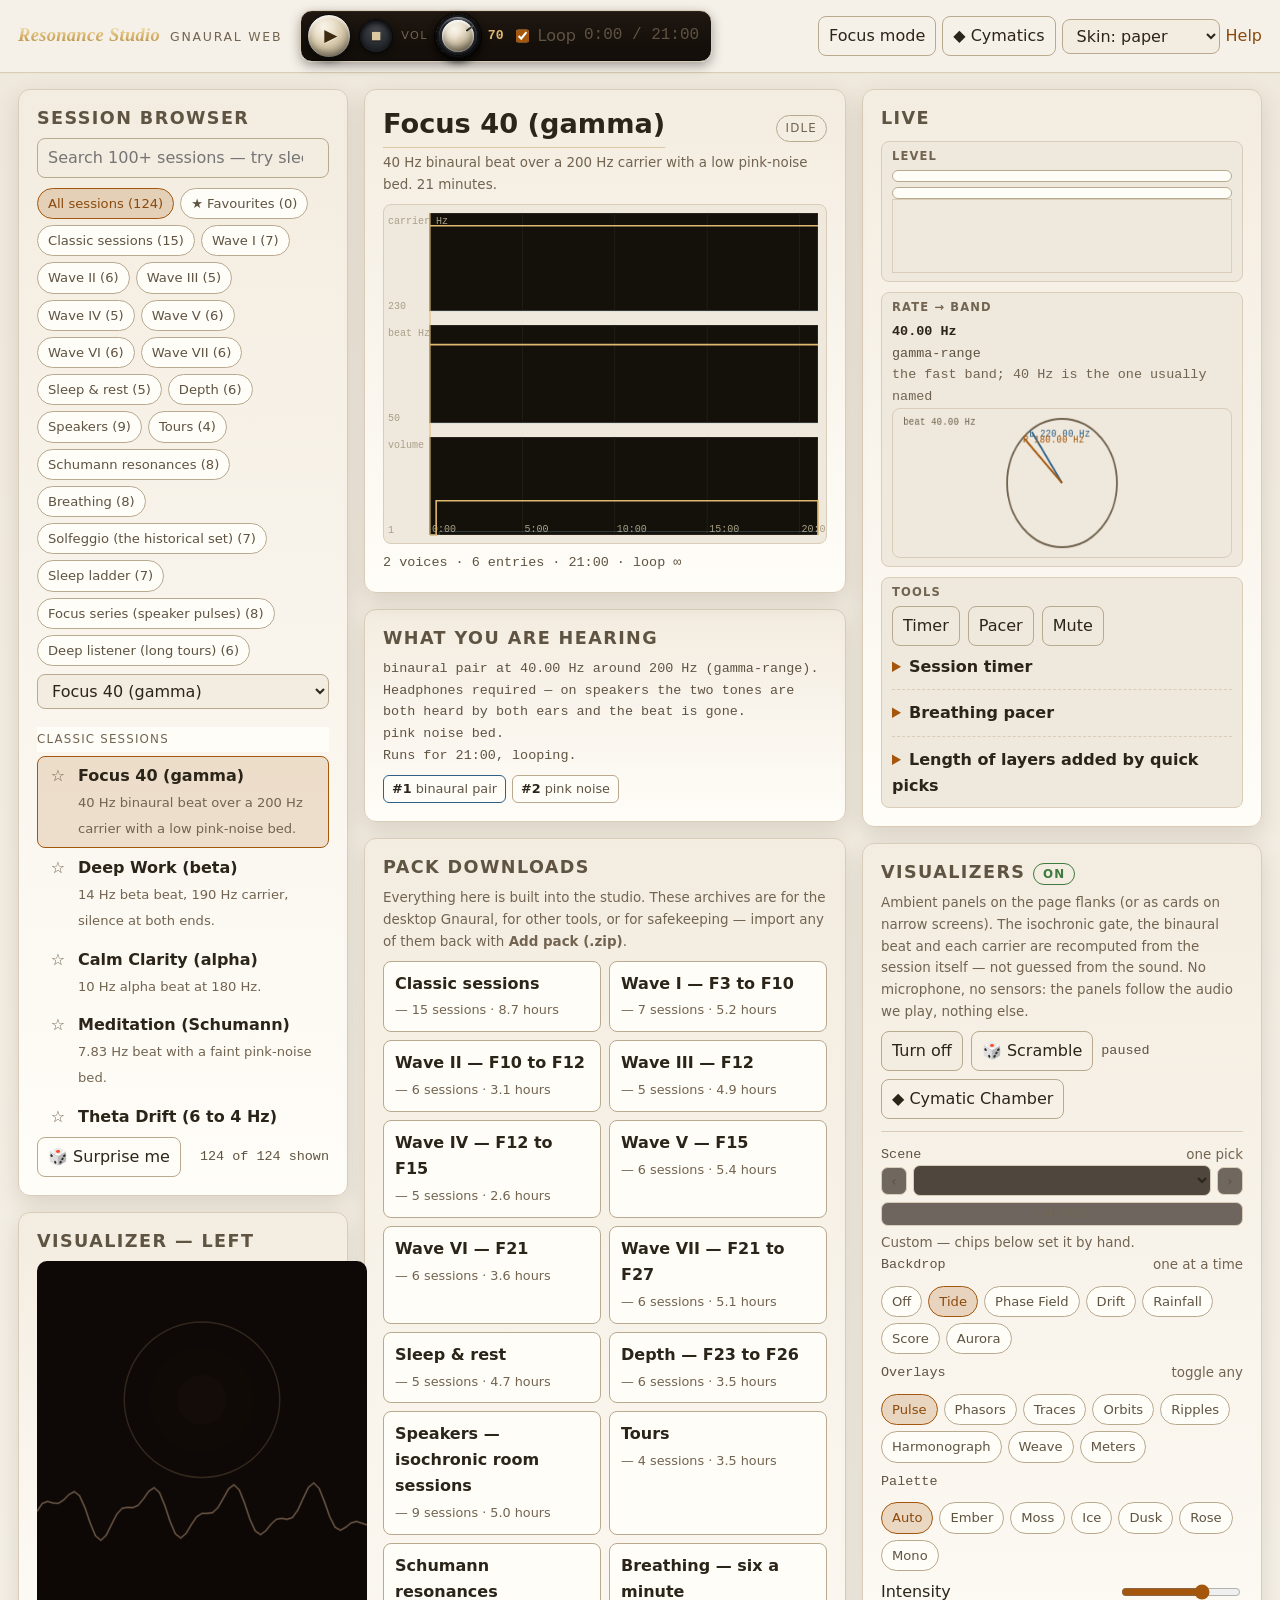
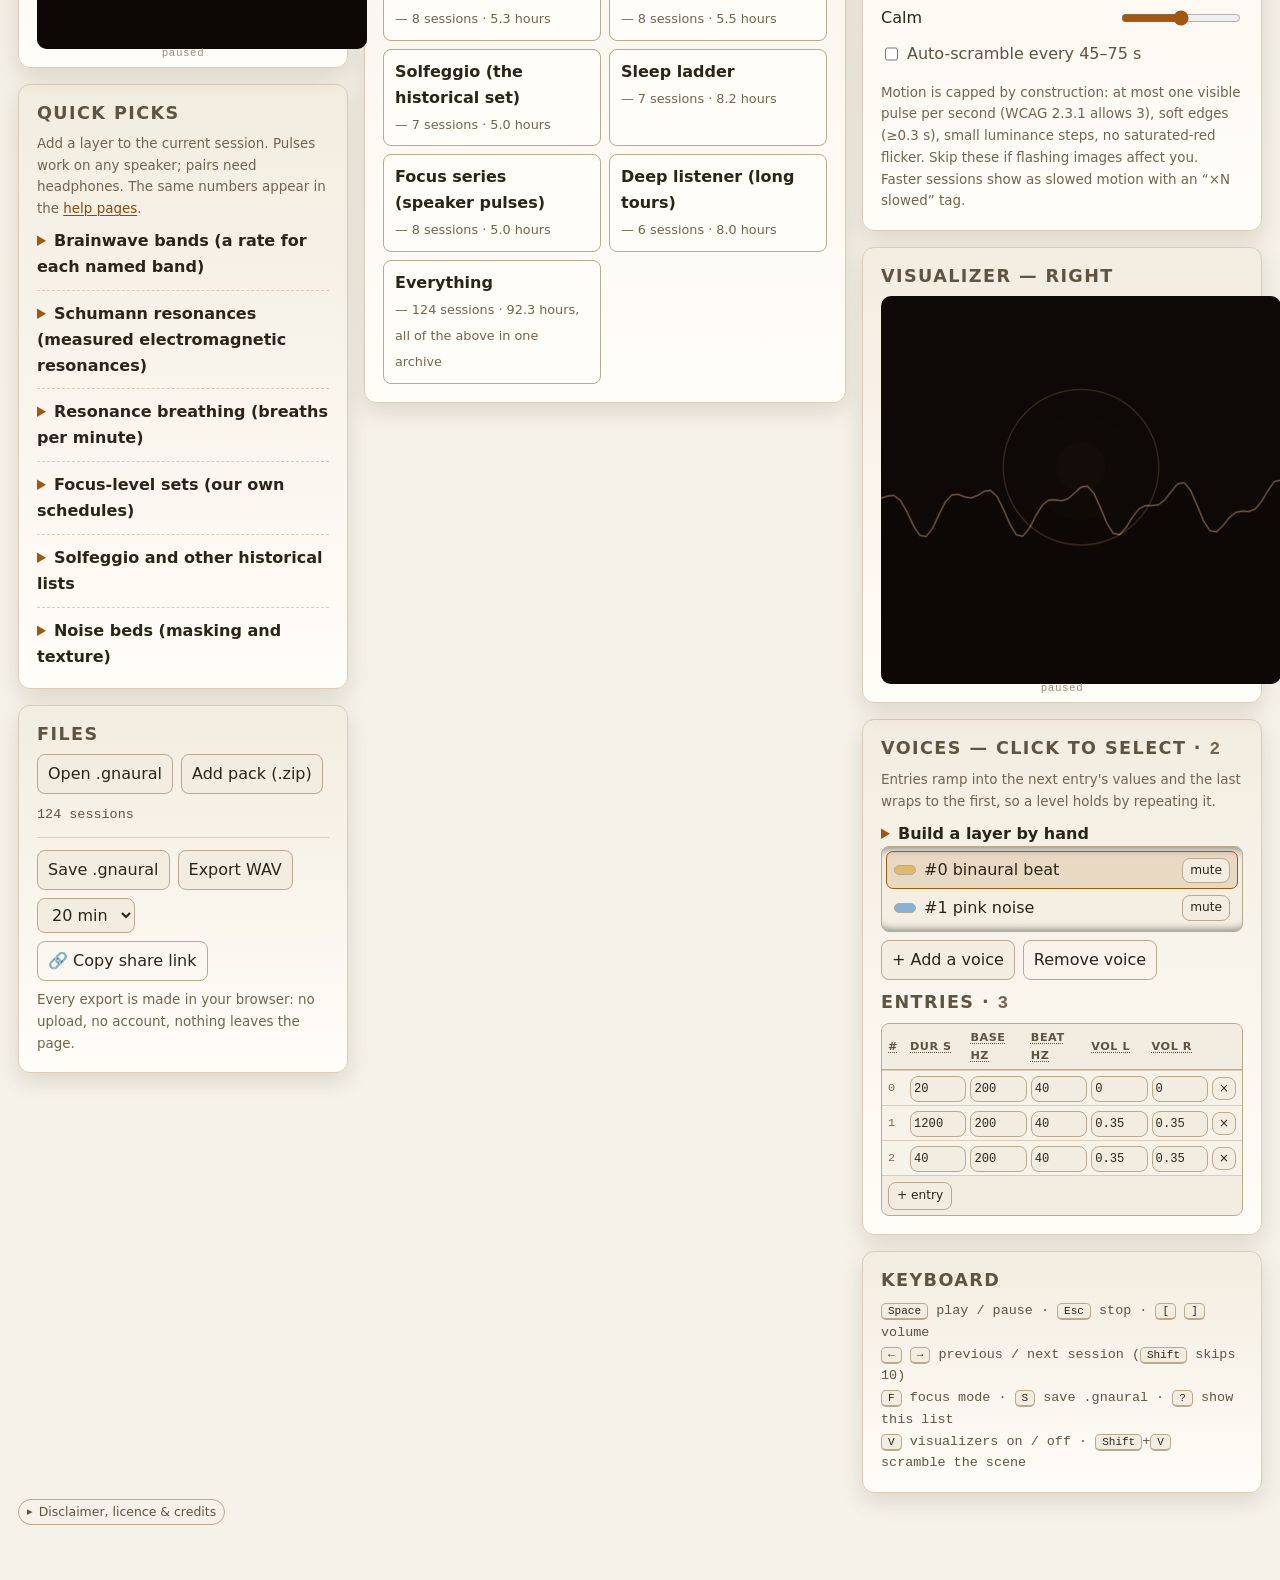
==== app/src/main/assets/www/app/index.html @ e41a7034 "gui: bounded lists, counts, collapsed disclaimer, a11y targets" ====
<!DOCTYPE html>
<html lang="en" data-skin="forge">
<head>
<meta charset="utf-8">
<meta name="viewport" content="width=device-width, initial-scale=1">
<title>Resonance Studio — Gnaural Web</title>
<meta name="description" content="Resonance Studio in the browser: binaural beats, monaural beats, isochronic pulses, noise beds, 100+ ready sessions, a full schedule editor. All on this site.">
<link rel="canonical" href="https://moddys.net/resonance/app/">
<link rel="stylesheet" href="studio.css?v=83d">
<link rel="stylesheet" href="cym.css?v=1c">
<link rel="stylesheet" href="../site.css?v=83y">
<link rel="icon" href="[data-uri]">
</head>
<body>

<header class="studio">
  <div class="bar">
    <div class="brand">
      <h1 class="sr">Resonance Studio</h1>
      <a href="../"><span class="mark">Resonance Studio</span></a>
      <span class="sub">Gnaural Web</span>
    </div>

    <div class="transport">
      <button id="play" class="big">▶ Play</button>
      <button id="stopBtn" title="stop and rewind">■ Stop</button>
      <label class="volwrap" id="volknob" title="Volume — drag, scroll, or use [ and ]">
        <span class="mk-cap" aria-hidden="true">Vol</span>
        <span class="mk-panel" aria-hidden="true"><span class="pf-knob mk"><span class="mk-collar"></span><span class="pf-knob-face"></span><span class="mk-sheen"></span><span class="pf-knob-mark"></span><span class="pf-knob-ring"></span></span></span>
        <b class="mk-val" aria-hidden="true">70</b>
        <input id="master" type="range" min="0" max="1" step="0.01" value="0.7" aria-label="volume">
      </label>
      <label class="chk"><input id="loop" type="checkbox" checked> Loop</label>
      <span id="clock" class="timebox">0:00 / 0:00</span>
      <progress id="prog" max="1" value="0" hidden></progress>
      <span class="mtr sr" title="left peak"><i id="meterL"></i></span>
      <span class="mtr sr" title="right peak"><i id="meterR"></i></span>
    </div>

    <span class="spacer"></span>

    <div class="prefs">
      <button id="focusBtn" class="ghost" title="hide the panels and just listen (F)">Focus mode</button>
      <select id="skin" title="skin" aria-label="skin">
        <option value="forge">Skin: forge</option>
        <option value="nocturne">Skin: nocturne</option>
        <option value="paper">Skin: paper</option>
      </select>
      <a href="../help/" style="text-decoration:none">Help</a>
    </div>
  </div>
</header>

<div class="wrap">
  <main class="grid">
    <h2 class="sr">Studio workspace</h2>

    <!-- ---------------------------------------------------- left column -->
    <div class="col left">
      <section class="card">
        <h3>Session browser</h3>
        <input id="search" type="search" placeholder="Search 100+ sessions — try sleep, focus, speaker, 7.83…" aria-label="search sessions">
        <div class="chips" id="filters" role="group" aria-label="filters"></div>
        <div class="presetsel">
          <select id="presets" aria-label="preset"></select>
        </div>
        <div id="plist" role="list" aria-label="session list"></div>
        <div class="row between" style="margin-top:8px">
          <button id="randomBtn" class="ghost" title="pick a session from the whole library">🎲 Surprise me</button>
          <span class="readout" id="count"></span>
        </div>
      </section>

      <section class="card keep">
        <h3>Quick picks</h3>
        <p class="hint">Add a layer to the current session. Pulses work on any speaker; pairs need headphones.
          The same numbers appear in the <a href="../help/">help pages</a>.</p>
        <div id="quickpick"></div>
      </section>

      <section class="card">
        <h3>Files</h3>
        <div class="row">
          <button id="loadBtn">Open .gnaural</button>
          <button id="loadPackBtn" title="add every .gnaural in a .zip pack">Add pack (.zip)</button>
        </div>
        <input id="file" type="file" accept=".gnaural,.xml,text/xml,application/xml" hidden>
        <input id="packfile" type="file" accept=".zip,application/zip" hidden>
        <div class="row between" style="margin-top:10px">
          <span class="readout" id="packinfo"></span>
          <button id="rmpacks" style="display:none"></button>
        </div>
        <div class="sep"></div>
        <div class="row">
          <button id="saveGnm" title="write this schedule out as a .gnaural file">Save .gnaural</button>
          <button id="exportBtn" title="render the schedule to a WAV file">Export WAV</button>
          <select id="exportMin" aria-label="export length">
            <option value="5">5 min</option>
            <option value="10">10 min</option>
            <option value="20" selected>20 min</option>
            <option value="60">60 min</option>
            <option value="240">full</option>
          </select>
        </div>
        <div class="row" style="margin-top:8px">
          <button id="shareBtn" class="ghost" title="put this whole schedule into the page URL">🔗 Copy share link</button>
        </div>
        <p class="hint" style="margin-top:8px">Every export is made in your browser: no upload, no account, nothing
          leaves the page.</p>
      </section>
    </div>

    <!-- --------------------------------------------------- centre column -->
    <div class="col centre">
      <section class="card stage">
        <div class="row between">
          <h2 id="nowtitle" style="margin:0">(untitled)</h2>
          <span class="pill" id="modePill">idle</span>
        </div>
        <p class="hint" id="nowsrc" style="margin:.3em 0 .6em"></p>
        <canvas id="graph" width="1200" height="340" aria-label="schedule graph"></canvas>
        <div id="meta" class="readout" style="margin-top:8px"></div>
        <div id="warnings"></div>
      </section>

      <section class="card">
        <h3>What you are hearing</h3>
        <div class="readout" id="hearinfo">Pick a session and its layers are described here — carrier, rate,
          band name and how it behaves on speakers.</div>
        <div class="voicechips" id="hearvoices"></div>
      </section>

      <section class="card">
        <h3>Pack downloads</h3>
        <p class="hint">Everything here is built into the studio. These archives are for the desktop Gnaural, for
          other tools, or for safekeeping — import any of them back with <b>Add pack (.zip)</b>.</p>
        <div id="pklist"></div>
      </section>
    </div>

    <!-- --------------------------------------------------- right column -->
    <div class="col right">
      <section class="card">
        <h3>Live</h3>
        <div class="meters">
          <div class="meter">
            <h4>Level</h4>
            <div class="bar"><i id="barL"></i></div>
            <div class="bar" style="margin-top:5px"><i id="barR"></i></div>
            <canvas id="spec" class="mini" width="400" height="74" aria-label="spectrum"></canvas>
          </div>
          <div class="meter">
            <h4>Rate → band</h4>
            <div id="bandinfo" class="readout">—</div>
            <canvas id="phase" width="400" height="150" aria-label="phase wheel"></canvas>
          </div>
          <div class="meter">
            <h4>Tools</h4>
            <div class="row">
              <button id="timerBtn" class="ghost">Timer</button>
              <button id="pacerBtn" class="ghost">Pacer</button>
              <button id="panicBtn" class="ghost" title="stop and mute immediately">Mute</button>
            </div>
            <div id="toolpanes" style="margin-top:8px"></div>
          </div>
        </div>
      </section>

      <section class="card">
        <h3 id="voicesHead">Voices — click to select · <span class="cnt" id="voiceCount" aria-live="polite">0</span></h3>
        <p class="hint">Entries ramp into the next entry's values and the last wraps to the first, so a level holds
          by repeating it.</p>
        <div id="voicelist" class="scrollbox" role="region" aria-labelledby="voicesHead" tabindex="0"></div>
        <div class="row" style="margin-top:8px">
          <button id="addvoiceBtn">+ Add a voice</button>
          <button id="delvoiceBtn" class="ghost" title="remove the selected voice">Remove voice</button>
        </div>
        <h3 id="entriesHead" style="margin-top:12px">Entries · <span class="cnt" id="entryCount" aria-live="polite">0</span></h3>
        <div id="entryedit" class="scrollbox" role="region" aria-labelledby="entriesHead" tabindex="0"></div>
      </section>

      <section class="card">
        <h3>Keyboard</h3>
        <div class="readout">
          <div><kbd>Space</kbd> play / pause · <kbd>Esc</kbd> stop · <kbd>[</kbd> <kbd>]</kbd> volume</div>
          <div><kbd>←</kbd> <kbd>→</kbd> previous / next session (<kbd>Shift</kbd> skips 10)</div>
          <div><kbd>F</kbd> focus mode · <kbd>S</kbd> save .gnaural · <kbd>?</kbd> show this list</div>
          <div><kbd>V</kbd> visualizers on / off · <kbd>Shift</kbd>+<kbd>V</kbd> scramble the scene</div>
        </div>
      </section>
    </div>
  </main>

  <footer>
    <details class="disc">
    <summary>Disclaimer, licence &amp; credits</summary>
    <p><b>Use:</b> headphones for binaural beats — the beat is created in your hearing, not in the file; isochronic
      pulse presets and the whole Speakers pack work on loudspeakers, and nothing in that pack depends on a difference
      between your ears. <b>Care:</b> keep volumes moderate — a pulse train is more alerting than a steady tone at the
      same level, and if you have to raise your voice to be heard at arm's length it is too loud. If you have epilepsy
      or a seizure disorder, ask a clinician before using repetitive pulsed tones. The visualizer panels can be switched
      off entirely (<kbd>V</kbd>, or the Visualizers card) and are capped well below the three-flashes-per-second
      accessibility threshold, but skip them too if flashing images affect you. Not a medical device or treatment;
      skip it while driving or operating machinery, and stop if it feels unpleasant.</p>
    <p><b>Gnaural Web</b> is a browser re-implementation of Gnaural's scheduling engine and <code>.gnaural</code>
      format, written for this site. Gnaural is © Bret Logan and contributors: the upstream engine is
      LGPL-2.1-or-later and this port keeps those terms; the rest of the page is GPL-2.0-or-later. Not affiliated with
      the upstream project, the Monroe Institute or any other programme. Upstream presets are not bundled (their
      archive states no licence); the built-in library is original to this site.
      <a href="../credits/">Credits &amp; licence</a> · <a href="../help/evidence.html">Evidence</a> ·
      <a href="../help/">Help</a> · <a href="NOTICE.txt">NOTICE.txt</a> · <a href="https://moddys.net/">moddys.net</a></p>
    </details>
  </footer>
</div>

<div id="toast" class="toast"></div>

<!-- order matters: engine → gnm → presets/packs/rates → pack reader → app → studio panels -->
<script src="engine.js?v=81p"></script>
<script src="gnm.js?v=81p"></script>
<script src="presets.js?v=81p"></script>
<script src="packs.js?v=81p"></script>
<script src="rates.js?v=81p"></script>
<script src="pack.js?v=81p"></script>
<script src="app.js?v=81r"></script>
<script src="studio.js?v=84a"></script>
<!-- visualizer system: mounts its own panels + menu card, follows the audio -->
<script src="vizmath.js?v=82v"></script>
<script src="vizpal.js?v=82v"></script>
<script src="vizmodes.js?v=82x"></script>
<script src="vizpresets.js?v=1a"></script>
<script src="viz.js?v=83b"></script>
<!-- the dedicated cymatic chamber: physics -> field -> renderer -> UI -->
<script src="cymatics.js?v=1b"></script>
<script src="cymfield.js?v=1d"></script>
<script src="cymrender.js?v=1d"></script>
<script src="cympresets.js?v=1b"></script>
<script src="cym.js?v=1d"></script>
</body>
</html>
---- app/src/main/assets/www/app/studio.css ----
/* Gnaural Web — Resonance Studio: layout and skins.
 * Licensed GPL-2.0-or-later (see NOTICE.txt).
 * Three skins: forge (default, warm), nocturne (cool), paper (light).
 * Everything is driven by CSS custom properties on <html data-skin="...">.
 */

:root {
  --bg: #0e0b09; --bg2: #16110d; --panel: #1b1510; --panel2: #241c15;
  --line: #3a2c20; --line2: #5a452c;
  --ink: #f2e6d8; --ink-dim: #b9a48c; --ink-faint: #97846d;
  --acc: #e0b96f; --acc2: #f2ddb0; --acc-ink: #2a1a08;   /* champagne gold */
  --good: #93c793; --bad: #e0604f; --info: #82b3d8;
  --radius: 10px; --shadow: 0 10px 30px rgba(0,0,0,.45);
  --mono: ui-monospace, "Cascadia Mono", "JetBrains Mono", Consolas, monospace;
  --sans: system-ui, -apple-system, "Segoe UI", Roboto, sans-serif;
}
html[data-skin="nocturne"] {
  --bg: #070b12; --bg2: #0c121c; --panel: #101a26; --panel2: #16232f;
  --line: #1e3345; --line2: #2b4a63;
  --ink: #dceaf5; --ink-dim: #93aec2; --ink-faint: #64808f;
  --acc: #45d6ff; --acc2: #b6ecff; --acc-ink: #04222b;
  --good: #7fd0c0; --bad: #e0604f; --info: #82b3d8;
}
html[data-skin="paper"] {
  --bg: #f6f2ea; --bg2: #efe8dc; --panel: #fffdf8; --panel2: #f3ece0;
  --line: #d9cdb9; --line2: #b9a98f;
  --ink: #2b2419; --ink-dim: #5f5342; --ink-faint: #726450;
  --acc: #a4570c; --acc2: #8a4a0b; --acc-ink: #fff8ef;
  --good: #3f7a3f; --bad: #a8341f; --info: #2f6187;
  --shadow: 0 8px 22px rgba(90,70,40,.16);
}

* { box-sizing: border-box; }
html, body { margin: 0; padding: 0; }
body {
  background:
    radial-gradient(1200px 600px at 15% -10%, color-mix(in srgb, var(--acc) 12%, transparent), transparent 60%),
    linear-gradient(180deg, var(--bg2), var(--bg) 60%);
  color: var(--ink); font: 15px/1.55 var(--sans);
  min-height: 100vh; -webkit-font-smoothing: antialiased;
}
a { color: var(--acc2); text-decoration-thickness: 1px; text-underline-offset: 2px; }
a:hover { color: var(--acc); }
h1, h2, h3 { line-height: 1.2; margin: 0 0 .4em; }
h1 { font-size: 1.6rem; letter-spacing: .02em; }
h2 { font-size: 1.15rem; }
h3 { font-size: 1rem; color: var(--ink-dim); text-transform: uppercase; letter-spacing: .08em; font-weight: 600; }
p { margin: 0 0 .8em; }
code, kbd, .num { font-family: var(--mono); font-size: .92em; }
kbd {
  background: var(--panel2); border: 1px solid var(--line2); border-bottom-width: 2px;
  border-radius: 5px; padding: 1px 6px; font-size: .82em; color: var(--ink);
}
.wrap { max-width: 1560px; margin: 0 auto; padding: 0 18px 60px; }

/* ------------------------------------------------------------ top bar */
header.studio {
  position: sticky; top: 0; z-index: 30;
  background: color-mix(in srgb, var(--bg) 88%, transparent);
  backdrop-filter: blur(10px);
  border-bottom: 1px solid var(--line);
}
header.studio .bar {
  max-width: 1560px; margin: 0 auto; padding: 10px 18px;
  display: flex; align-items: center; gap: 14px; flex-wrap: wrap;
}
.brand { display: flex; align-items: baseline; gap: 10px; margin-right: 4px; }
.brand .mark {
  font-weight: 800; letter-spacing: .06em; font-size: 1.05rem;
  color: var(--acc); text-transform: uppercase;
}
.brand .sub { color: var(--ink-faint); font-size: .78rem; letter-spacing: .14em; text-transform: uppercase; }
.brand a { color: inherit; text-decoration: none; }

.transport { display: flex; align-items: center; gap: 8px; flex-wrap: wrap; }
button, select, input[type="text"], input[type="search"], input[type="number"] {
  font: inherit; color: var(--ink); background: var(--panel2);
  border: 1px solid var(--line2); border-radius: 8px; padding: 6px 10px;
}
button { cursor: pointer; transition: background .15s, border-color .15s, transform .06s; }
button:hover { background: color-mix(in srgb, var(--acc) 18%, var(--panel2)); border-color: var(--acc); }
button:active { transform: translateY(1px); }
button:focus-visible, input:focus-visible, select:focus-visible, [tabindex]:focus-visible {
  outline: 2px solid var(--acc); outline-offset: 2px;
}
button.big {
  background: var(--acc); color: var(--acc-ink); border-color: transparent;
  font-weight: 700; padding: 8px 18px; font-size: 1.02rem;
}
button.big:hover { background: var(--acc2); }
button.ghost { background: transparent; border-color: var(--line2); }
button.on { border-color: var(--acc); color: var(--acc2); background: color-mix(in srgb, var(--acc) 14%, transparent); }
button[disabled] { opacity: .45; cursor: not-allowed; }
.spacer { flex: 1 1 auto; }
.timebox { font-family: var(--mono); font-variant-numeric: tabular-nums; color: var(--ink-dim); }
.timebox b { color: var(--ink); font-weight: 600; }
.volwrap { display: flex; align-items: center; gap: 7px; }
input[type="range"] { accent-color: var(--acc); width: 120px; }
.chk { display: inline-flex; align-items: center; gap: 6px; color: var(--ink-dim); }
.chk input { accent-color: var(--acc); }
.pill {
  font-size: .74rem; letter-spacing: .1em; text-transform: uppercase;
  border: 1px solid var(--line2); color: var(--ink-faint); border-radius: 999px; padding: 3px 9px;
}
.pill.warn { color: var(--bad); border-color: var(--bad); }
.pill.ok { color: var(--good); border-color: var(--good); }

/* ------------------------------------------------------------ grid */
main.grid { display: grid; grid-template-columns: 330px minmax(0, 1fr) 400px; gap: 16px; margin-top: 16px; }
@media (max-width: 1240px) { main.grid { grid-template-columns: 300px minmax(0, 1fr); } .col.right { grid-column: 1 / -1; } }
@media (max-width: 860px) { main.grid { grid-template-columns: 1fr; } }
.col { display: flex; flex-direction: column; gap: 16px; min-width: 0; }
.card {
  background: linear-gradient(180deg, var(--panel2), var(--panel));
  border: 1px solid var(--line); border-radius: var(--radius); box-shadow: var(--shadow);
  padding: 14px;
}
.card > h3 { margin-top: -2px; }
.card .hint { color: var(--ink-faint); font-size: .84rem; margin: .35em 0 .6em; }
.row { display: flex; gap: 8px; align-items: center; flex-wrap: wrap; }
.row.between { justify-content: space-between; }
.sep { height: 1px; background: var(--line); margin: 12px 0; }

/* ------------------------------------------------------------ browser */
#search { width: 100%; }
.vz-scenes { display: grid; grid-template-columns: 26px 1fr 26px; gap: 6px; align-items: center; }
.vz-scenes select {
  background: rgba(38,29,21,.8); border: 1px solid var(--line); color: var(--ink);
  border-radius: 7px; padding: 6px 7px; font-size: .78rem; min-width: 0;
}
.vz-scenes button {
  background: rgba(38,29,21,.65); border: 1px solid var(--line); color: var(--ink-dim);
  border-radius: 7px; padding: 6px 0; font-size: .9rem; line-height: 1; cursor: pointer;
}
.vz-scenes button:hover { border-color: var(--acc); color: var(--ink); }
#vizShuffle {
  grid-column: 1 / -1; font-size: .68rem; letter-spacing: .09em; text-transform: uppercase;
  padding: 5px 0; color: var(--ink-faint);
}
#vizShuffle:hover { color: var(--acc2); }

.chips { display: flex; flex-wrap: wrap; gap: 6px; margin: 10px 0 8px; }
.chip {
  font-size: .82rem; padding: 4px 10px; border-radius: 999px;
  border: 1px solid var(--line2); background: var(--panel); color: var(--ink-dim); cursor: pointer;
}
.chip:hover { border-color: var(--acc); color: var(--ink); }
.chip.on { background: color-mix(in srgb, var(--acc) 20%, transparent); border-color: var(--acc); color: var(--acc2); }
#plist { max-height: 46vh; overflow: auto; margin-top: 6px; }
#plist .grp {
  font-size: .74rem; letter-spacing: .1em; text-transform: uppercase; color: var(--ink-faint);
  margin: 12px 0 4px; position: sticky; top: 0; background: var(--panel); padding: 3px 0;
}
#plist .item {
  display: flex; gap: 8px; align-items: flex-start; padding: 6px 8px; border-radius: 8px; cursor: pointer;
  border: 1px solid transparent;
}
#plist .item:hover { background: color-mix(in srgb, var(--acc) 10%, transparent); border-color: var(--line2); }
#plist .item.sel { background: color-mix(in srgb, var(--acc) 16%, transparent); border-color: var(--acc); }
#plist .item .nm { flex: 1; min-width: 0; }
#plist .item .nm b { display: block; font-weight: 600; }
#plist .item .nm span { color: var(--ink-faint); font-size: .82rem; }
#plist .star { background: none; border: none; padding: 0 2px; font-size: 1rem; color: var(--ink-faint);
  min-width: 24px; min-height: 24px; display: inline-flex; align-items: center; justify-content: center; }
/* WCAG 2.2 2.5.8: every small control keeps a 24 x 24 hit area */
a.btn, button.ghost, select, input[type="checkbox"], input[type="radio"] { min-height: 24px; }
#plist .star.on { color: var(--acc); }
.presetsel { display: flex; gap: 8px; align-items: center; }
#presets { flex: 1; min-width: 0; }

/* ------------------------------------------------------------ stage */
.stage { position: relative; }
canvas#graph { width: 100%; height: 340px; display: block; border-radius: 8px; background: var(--bg2); border: 1px solid var(--line); }
.meters { display: grid; grid-template-columns: 1fr; gap: 10px; margin-top: 12px; }
.meters .meter.wide { grid-column: 1 / -1; }
.meter { background: var(--bg2); border: 1px solid var(--line); border-radius: 8px; padding: 8px 10px; }
.meter h4 { margin: 0 0 6px; font-size: .72rem; letter-spacing: .1em; text-transform: uppercase; color: var(--ink-faint); }
.meter .bar { height: 12px; background: var(--panel); border: 1px solid var(--line2); border-radius: 6px; overflow: hidden; }
.meter .bar i { display: block; height: 100%; width: 0; background: linear-gradient(90deg, var(--good), var(--acc)); transition: width .08s linear; }
canvas.mini { width: 100%; height: 74px; display: block; }
.readout { font-family: var(--mono); font-size: .84rem; color: var(--ink-dim); }
.readout b { color: var(--ink); }
.voicechips { display: flex; flex-wrap: wrap; gap: 6px; margin-top: 8px; }
.vchip { font-size: .8rem; border: 1px solid var(--line2); border-radius: 6px; padding: 3px 8px; color: var(--ink-dim); background: var(--panel); }
.vchip b { color: var(--ink); }
.vchip.iso { border-color: var(--good); }
.vchip.pair { border-color: var(--info); }

/* ------------------------------------------------------------ tools */
.tool { border-top: 1px dashed var(--line); padding-top: 10px; margin-top: 10px; }
.tool:first-of-type { border-top: none; margin-top: 0; padding-top: 0; }
.tool summary { cursor: pointer; font-weight: 600; color: var(--ink); }
.tool summary::marker { color: var(--acc); }
.tool .body { padding-top: 8px; }
.grid2 { display: grid; grid-template-columns: 1fr 1fr; gap: 8px; }
label.small { display: block; font-size: .78rem; color: var(--ink-faint); letter-spacing: .06em; text-transform: uppercase; margin-bottom: 3px; }
input[type="number"], input[type="text"] { width: 100%; }

/* breathing pacer */
.pacer { display: flex; gap: 14px; align-items: center; }
.pacer .dial {
  width: 116px; height: 116px; border-radius: 50%; position: relative; flex: 0 0 auto;
  background: radial-gradient(circle at 50% 50%, color-mix(in srgb, var(--acc) 26%, transparent), transparent 70%);
  border: 1px solid var(--line2);
}
.pacer .dial i {
  position: absolute; inset: 0; margin: auto; width: 40%; height: 40%; border-radius: 50%;
  background: var(--acc); opacity: .85; transform: scale(.5); transition: transform .12s linear;
}
.pacer .dial span {
  position: absolute; inset: 0; display: grid; place-items: center; font-family: var(--mono);
  color: var(--acc-ink); font-weight: 700; font-size: .95rem;
}
html[data-skin="paper"] .pacer .dial span { color: #fff; }
.pacer .side { flex: 1; min-width: 0; }

/* phase wheel */
canvas#phase { width: 100%; height: 150px; display: block; background: var(--bg2); border: 1px solid var(--line); border-radius: 8px; }

/* voices + entries — bounded scroll boxes (index.html sets tabindex/role).
 * The column keeps one fixed height however many layers a schedule carries;
 * the inset shadows and 1px inner edge tell the eye the box scrolls. */
#voicelist, #entryedit {
  position: relative;
  overflow-y: auto;
  overscroll-behavior: contain;
  border: 1px solid var(--line2);
  border-radius: 8px;
  background: color-mix(in srgb, var(--bg2) 45%, transparent);
  box-shadow: inset 0 10px 10px -10px rgba(0,0,0,.6), inset 0 -10px 10px -10px rgba(0,0,0,.6);
  scrollbar-width: thin;
}
#voicelist { max-height: 250px; padding: 4px; }
#entryedit { max-height: 300px; margin-top: 8px; scroll-padding: 30px 0 8px; }
#voicelist:focus-visible, #entryedit:focus-visible { outline: 2px solid var(--acc); outline-offset: 2px; }
.cnt { font-family: var(--mono); letter-spacing: 0; color: var(--ink-faint); }
.emptylist { padding: 10px 8px; color: var(--ink-faint); font-size: .84rem; }
table { border-collapse: collapse; width: 100%; font-size: .84rem; }
th, td { text-align: left; padding: 3px 6px; border-bottom: 1px solid var(--line); }
th { color: var(--ink-faint); font-weight: 600; font-size: .74rem; letter-spacing: .06em; text-transform: uppercase; }
input.cell { width: 100%; padding: 3px 5px; font-family: var(--mono); font-size: .82rem; }
.vrow { display: flex; align-items: center; gap: 8px; padding: 5px 7px; border-radius: 7px; border: 1px solid transparent; cursor: pointer; }
.vrow:hover { background: color-mix(in srgb, var(--acc) 8%, transparent); }
.vrow.sel { background: color-mix(in srgb, var(--acc) 14%, transparent); border-color: var(--acc); }
.vrow:focus-visible { outline: 2px solid var(--acc); outline-offset: -2px; }
.vrow .dot { width: 9px; height: 9px; border-radius: 50%; flex: 0 0 auto; }
.vrow .vname { flex: 1; min-width: 0; }
.vrow button { padding: 2px 7px; font-size: .76rem; }

/* entries grid — one row per entry, the column names ride along sticky */
.ehead, .erow {
  display: grid;
  grid-template-columns: 18px minmax(0, 1fr) minmax(0, 1fr) minmax(0, 1fr) minmax(0, 1fr) minmax(0, 1fr) 24px;
  gap: 4px; align-items: center;
}
.ehead {
  position: sticky; top: 0; z-index: 2;
  padding: 5px 6px 4px;
  background: var(--panel2);
  border-bottom: 1px solid var(--line2);
  color: var(--ink-dim); font-size: .7rem; font-weight: 600;
  letter-spacing: .05em; text-transform: uppercase;
}
.ehead abbr { text-decoration: underline dotted; text-underline-offset: 2px; cursor: help; }
.erow { padding: 3px 6px; border-top: 1px solid var(--line); }
.erow .idx { font-family: var(--mono); font-size: .74rem; color: var(--ink-faint); }
.erow input { width: 100%; min-width: 0; height: 26px; padding: 1px 3px; font-family: var(--mono); font-size: .76rem; }
.erow input[type="number"] { -moz-appearance: textfield; appearance: textfield; }
.erow .mini { padding: 1px 4px; font-size: .74rem; }
.etools .mini { padding: 3px 8px; font-size: .76rem; }
.etools { padding: 5px 6px; border-top: 1px solid var(--line); background: var(--panel2); }

/* downloads / packs */
#pklist { display: grid; grid-template-columns: repeat(auto-fill, minmax(210px, 1fr)); gap: 8px; }
#pklist > div {
  display: block; padding: 9px 11px; border: 1px solid var(--line2); border-radius: 8px;
  background: var(--panel);
}
#pklist > div:hover { border-color: var(--acc); background: color-mix(in srgb, var(--acc) 12%, var(--panel)); }
#pklist a { color: var(--ink); text-decoration: none; font-weight: 600; display: block; }
#pklist .pk-n { color: var(--ink-faint); font-size: .8rem; }
#pklist-all { display: grid; grid-template-columns: repeat(auto-fill, minmax(210px, 1fr)); gap: 8px; }
#pklist-all > div { padding: 9px 11px; border: 1px solid var(--line2); border-radius: 8px; background: var(--panel); }
#pklist-all a { color: var(--ink); font-weight: 600; text-decoration: none; display: block; }
#pklist-all .pk-n { color: var(--ink-faint); font-size: .8rem; }
#warnings { display: none; margin-top: 10px; border-left: 3px solid var(--acc); padding: 6px 10px; background: color-mix(in srgb, var(--acc) 8%, transparent); border-radius: 0 8px 8px 0; color: var(--ink-dim); font-size: .86rem; }

/* toast */
.toast {
  position: fixed; left: 50%; bottom: 26px; transform: translateX(-50%) translateY(20px);
  background: var(--panel2); border: 1px solid var(--acc); color: var(--ink);
  padding: 10px 16px; border-radius: 999px; box-shadow: var(--shadow);
  opacity: 0; pointer-events: none; transition: opacity .2s, transform .2s; z-index: 60; max-width: 90vw;
}
.toast.show { opacity: 1; transform: translateX(-50%) translateY(0); }

/* focus mode */
body.focus header.studio { position: static; }
body.focus .col.left .card:not(.keep), body.focus .card.dim { display: none; }
body.focus main.grid { grid-template-columns: minmax(0, 1fr); }
body.focus .col.right { display: none; }
body.focus { background: #000; }

/* prefs */
.prefs { display: flex; gap: 6px; align-items: center; }
.sr { position: absolute; width: 1px; height: 1px; overflow: hidden; clip: rect(0 0 0 0); }
@media (prefers-reduced-motion: reduce) { * { transition: none !important; animation: none !important; } }

/* ------------------------------------------------- visualizer system (viz.js)
 * Self-mounting ambient panels. At wide viewports (>= 1880px) the page
 * margins are genuinely blank and the system fills them with two fixed
 * strips that read as one continuous surface split by the page band; below
 * that they become cards inside the columns (the columns get their slack
 * from the same media queries further up). Zero layout impact either way:
 * the strips are position:fixed and pointer-events:none, and the inline
 * cards follow the normal card flow. The flank CANVAS is the fixed element
 * (the QA contract selects [data-viz-panel] canvases and expects them
 * position:fixed at wide viewports). */
.viz-canvas { display: block; }
canvas.viz-flank {
  position: fixed; top: 76px; height: calc(100vh - 102px);
  width: min(calc((100vw - 1560px) / 2 - 16px), 440px);
  background: #100d0b;                /* fallback; viz.js paints the palette */
  border-radius: var(--radius);
  pointer-events: none; z-index: 2; display: none;
}
#vizFlankL { left: 8px; }
#vizFlankR { right: 8px; }
html[data-viz-mount="flank"] canvas.viz-flank { display: block; }
html[data-viz-mount="flank"] .viz-inline { display: none; }
.viz-badge, .viz-badge-flank {
  text-align: center; font-family: var(--mono); font-size: .68rem;
  letter-spacing: .05em; color: var(--ink-faint); pointer-events: none;
}
.viz-badge { position: absolute; left: 0; right: 0; bottom: 8px; }
.viz-inline .viz-badge { bottom: 4px; }
.viz-badge-flank {
  position: fixed; bottom: 30px; display: none; z-index: 3;
  width: min(calc((100vw - 1560px) / 2 - 16px), 440px);
}
#vizFlankBadgeL { left: 8px; }
#vizFlankBadgeR { right: 8px; }
html[data-viz-mount="flank"] .viz-badge-flank { display: block; }
.viz-inline { position: relative; }
.viz-inline .viz-canvas {
  width: 100%; height: 320px;
  border-radius: calc(var(--radius) - 2px);
  background: #100d0b;                /* fallback; viz.js paints the palette */
}
@media (max-width: 1240px) {
  canvas.viz-flank, .viz-badge-flank { display: none !important; }
}


/* -------------------------------------------------------- Marantz gold face
 * The owner asked for the transport of an old champagne-gold amplifier, styled
 * in from the Forge's master-dial language: a machined control island in the
 * top bar, round chrome-collar caps for play/pause and stop, and the volume as
 * a champagne-dome knob with a chrome collar, printed index and value ring.
 *
 * The knob MIRRORS #master. The real range input stays in the DOM, full-size
 * and invisible, lying over the face — pointer drag, arrow keys, focus and
 * app.js's own gain wiring all still go through it, untouched. studio.js only
 * adds wheel nudging and repaints the dome from the input's value. Nothing
 * here changes what the app does, only how it looks.
 */
:root { --gold: #e0b96f; --gold2: #f2ddb0; --gold-deep: #96723a; --gold-hi: #f8f4e9; }

/* the wordmark: engraved champagne serif, the amp's face print */
header.studio .brand .mark {
  font: italic 600 1.16rem "Palatino Linotype", Palatino, Georgia, serif;
  letter-spacing: .015em; text-transform: none;
  background: linear-gradient(180deg, #f6e7c4 8%, #d9b66f 55%, #ab8742 100%);
  -webkit-background-clip: text; background-clip: text; color: transparent;
}
header.studio { box-shadow: 0 1px 0 rgba(224, 185, 111, .10); }
.card { box-shadow: var(--shadow), inset 0 1px 0 rgba(248, 244, 233, .05); }

/* the control island */
header.studio .transport {
  background: linear-gradient(180deg, #201811, #140f0a 72%);
  border: 1px solid var(--line);
  border-radius: 12px;
  padding: 3px 12px 3px 6px;
  box-shadow: inset 0 1px 0 rgba(248, 244, 233, .06), inset 0 -1px 0 rgba(0, 0, 0, .55), 0 4px 12px rgba(0, 0, 0, .35);
}

/* round caps: the labels stay in the DOM for assistive tech; the face shows glyphs */
#play.big, #stopBtn { position: relative; padding: 0; font-size: 0; display: inline-block; }
#play.big {
  width: 44px; height: 44px; border-radius: 50%; border: 1px solid #0a0c10; vertical-align: middle;
  background: radial-gradient(circle at 38% 28%, var(--gold-hi) 0%, #ece2cf 24%, #d6c8a8 48%, #b3a68b 70%, #8b8069 90%, #6b6353 100%);
  box-shadow: inset 0 2px 3px rgba(255, 255, 255, .85), inset 0 -4px 7px rgba(0, 0, 0, .35), 0 3px 8px rgba(0, 0, 0, .55);
}
#play.big::before {
  content: "\25B6"; position: absolute; inset: 0; display: grid; place-items: center;
  font-size: 17px; color: #3b2a10; text-shadow: 0 1px 0 rgba(255, 255, 255, .45); padding-left: 3px;
}
#play.big.on::before { content: "\275A\275A"; font-size: 13px; letter-spacing: 1px; padding-left: 0; }
#play.big:hover { filter: brightness(1.07); }
#play.big:active { transform: translateY(1px); box-shadow: inset 0 3px 6px rgba(0, 0, 0, .3), 0 1px 4px rgba(0, 0, 0, .5); }
#stopBtn {
  width: 34px; height: 34px; border-radius: 50%; border: 1px solid #08090c; vertical-align: middle;
  background: radial-gradient(circle at 50% 34%, #43464c 0%, #26292e 55%, #101214 100%);
  box-shadow: inset 0 2px 5px rgba(0, 0, 0, .85), inset 0 -1px 0 rgba(255, 255, 255, .05), 0 2px 6px rgba(0, 0, 0, .5);
}
#stopBtn::before { content: "\25A0"; position: absolute; inset: 0; display: grid; place-items: center; font-size: 11px; color: #dcc9a2; text-shadow: 0 1px 0 rgba(0, 0, 0, .6); }
#stopBtn:hover { background: radial-gradient(circle at 50% 34%, #4b4f56 0%, #2b2f34 55%, #13161b 100%); box-shadow: inset 0 2px 5px rgba(0, 0, 0, .85), 0 0 0 1px rgba(224, 185, 111, .35), 0 2px 6px rgba(0, 0, 0, .5); }

/* the volume knob */
.volwrap { position: relative; display: inline-flex; align-items: center; gap: 8px; }
.volwrap .mk-cap { font-size: .7rem; letter-spacing: .12em; text-transform: uppercase; color: var(--ink-faint); }
.volwrap .mk-val { font-family: var(--mono); font-variant-numeric: tabular-nums; font-weight: 600; color: var(--gold); font-size: .82rem; min-width: 2ch; text-align: right; }
.volwrap .mk-panel { display: inline-grid; place-items: center; }
.pf-knob.mk {
  position: relative; width: 44px; height: 44px; border-radius: 50%; display: block;
  background: radial-gradient(circle at 50% 42%, #41454b 0%, #26292e 50%, #101214 100%);
  border: 1px solid #08090c;
  box-shadow: inset 0 2px 6px rgba(0, 0, 0, .9), inset 0 -1px 0 rgba(255, 255, 255, .06), 0 2px 6px rgba(0, 0, 0, .65);
  cursor: ns-resize; touch-action: none;
}
.pf-knob.mk::after { content: ""; position: absolute; inset: -2px; border-radius: 50%; pointer-events: none; box-shadow: 0 0 0 1px rgba(0, 0, 0, .6), 0 4px 9px rgba(0, 0, 0, .45); }
.pf-knob.mk:hover { box-shadow: inset 0 2px 6px rgba(0, 0, 0, .9), 0 0 0 1px rgba(224, 185, 111, .35), 0 2px 6px rgba(0, 0, 0, .65); }
.volwrap:focus-within .pf-knob.mk { box-shadow: inset 0 2px 6px rgba(0, 0, 0, .9), 0 0 0 2px var(--gold), 0 2px 6px rgba(0, 0, 0, .65); }
.pf-knob.mk .mk-collar {
  position: absolute; inset: 2px; border-radius: 50%;
  background: conic-gradient(from 200deg, #6e7480 0deg, #2b3038 55deg, #14171b 110deg, #4c525d 168deg, #191c21 220deg, #3c424b 268deg, #6e7480 320deg, #6e7480 360deg);
  box-shadow: inset 0 1px 1px rgba(255, 255, 255, .32), inset 0 -2px 3px rgba(0, 0, 0, .85), 0 1px 2px rgba(0, 0, 0, .7);
}
.pf-knob.mk .pf-knob-face {
  position: absolute; inset: 5px; border-radius: 50%; overflow: hidden;
  background: radial-gradient(circle at 38% 28%, var(--gold-hi) 0%, #ece2cf 24%, #d2c6ad 48%, #b3a68b 70%, #8b8069 90%, #6b6353 100%);
  box-shadow: inset 0 2px 3px rgba(255, 255, 255, .9), inset 0 -4px 7px rgba(0, 0, 0, .38), inset 0 0 0 1px rgba(255, 255, 255, .25), 0 4px 8px rgba(0, 0, 0, .6);
}
.pf-knob.mk .mk-sheen {
  position: absolute; inset: 0; border-radius: 50%; pointer-events: none;
  background: conic-gradient(from 0deg, rgba(255, 255, 255, .34) 0deg, rgba(255, 255, 255, .02) 55deg, rgba(0, 0, 0, .16) 150deg, rgba(255, 255, 255, .06) 240deg, rgba(255, 255, 255, .30) 330deg, rgba(255, 255, 255, .34) 360deg);
  mix-blend-mode: soft-light;
}
.pf-knob.mk .pf-knob-mark {
  position: absolute; left: calc(50% - 1px); top: 3px; width: 2px; height: 9px; border-radius: 2px;
  background: linear-gradient(180deg, #5a564e 0%, #1b1a17 100%);
  box-shadow: 0 1px 0 rgba(255, 255, 255, .55);
  transform: rotate(var(--mk-ang, 0deg));
  transform-origin: 50% 19px;      /* the index sweeps around the dome's centre */
}
.pf-knob.mk .pf-knob-ring {
  position: absolute; inset: -1px; border-radius: 50%; opacity: .92; pointer-events: none;
  background: conic-gradient(from 225deg, rgba(214, 199, 160, .9) 0deg var(--knob-arc, 0deg), rgba(255, 255, 255, .07) var(--knob-arc, 0deg) 270deg, transparent 270deg 360deg);
  -webkit-mask: radial-gradient(circle, transparent 0 70%, #000 71%);
  mask: radial-gradient(circle, transparent 0 70%, #000 71%);
}
.volwrap #master {
  position: absolute; inset: 0; width: 100%; height: 100%; margin: 0; padding: 0;
  opacity: 0; cursor: ns-resize; z-index: 2;
}

/* footer disclaimer: collapsed by default, quiet summary row */
footer details.disc { margin-top: 4px; }
footer details.disc > summary {
  cursor: pointer; list-style: none; display: inline-flex; align-items: center; gap: 6px;
  min-height: 24px; padding: 2px 8px; border: 1px solid var(--line2); border-radius: 999px;
  font-size: .78rem; color: var(--ink-dim);
}
footer details.disc > summary::-webkit-details-marker { display: none; }
footer details.disc > summary::before { content: "▸"; font-size: .7rem; }
footer details.disc[open] > summary::before { content: "▾"; }
footer details.disc > summary:hover { border-color: var(--acc); color: var(--ink); }
footer details.disc > p:first-of-type { margin-top: 8px; }
---- app/src/main/assets/www/app/cym.css ----
/* Resonance Studio — Cymatic Chamber.
 * Licensed GPL-2.0-or-later (see NOTICE.txt).
 *
 * A full-viewport instrument layer over the studio. Panels are dark glass so
 * the plate is the brightest thing on screen; accents come from the skin.
 */

html.cym-open, html.cym-open body { overflow: hidden; }

.cym {
  position: fixed; top: 0; right: 0; bottom: 0; left: 0; z-index: 70;
  background: #0a0806;
  color: var(--ink);
  font: 14px/1.45 var(--sans);
  overflow: hidden;
  animation: cym-in .32s ease both;
}
@keyframes cym-in { from { opacity: 0; } to { opacity: 1; } }
@media (prefers-reduced-motion: reduce) { .cym { animation: none; } }

.cym-canvas {
  position: absolute; top: 0; right: 0; bottom: 0; left: 0; width: 100%; height: 100%;
  display: block; cursor: grab; touch-action: none;
}
.cym-canvas:active { cursor: grabbing; }

.cym-vignette {
  position: absolute; top: 0; right: 0; bottom: 0; left: 0; pointer-events: none;
  background:
    radial-gradient(120% 90% at 50% 42%, transparent 40%, rgba(0,0,0,.55) 100%),
    linear-gradient(180deg, rgba(0,0,0,.55) 0%, transparent 18%, transparent 78%, rgba(0,0,0,.65) 100%);
}

/* ------------------------------------------------------------------ top */
.cym-top {
  position: absolute; left: 0; right: 0; top: 0;
  display: flex; align-items: flex-start; justify-content: space-between;
  padding: 18px 22px; gap: 18px; pointer-events: none;
}
.cym-brand, .cym-actions { pointer-events: auto; }
.cym-kicker {
  display: block; font-size: .64rem; letter-spacing: .26em; text-transform: uppercase;
  color: var(--ink-faint); margin-bottom: 2px;
}
.cym-brand h1 {
  margin: 0; font: italic 600 1.62rem/1.05 "Palatino Linotype", Palatino, Georgia, serif;
  letter-spacing: .01em;
  background: linear-gradient(180deg, #f8ecd2 10%, #dfbd7c 58%, #a98243 100%);
  -webkit-background-clip: text; background-clip: text; color: transparent;
}
.cym-tone { margin: 5px 0 0; font-family: var(--mono); font-size: .78rem; color: var(--ink-dim); }
.cym-tone b { color: var(--acc); font-weight: 600; }
.cym-actions { display: flex; align-items: center; gap: 8px; }
.cym-live {
  display: inline-flex; align-items: center; gap: 6px; font-size: .68rem; letter-spacing: .16em;
  text-transform: uppercase; color: var(--ink-faint);
  border: 1px solid var(--line); border-radius: 999px; padding: 5px 10px;
}
.cym-live i {
  width: 6px; height: 6px; border-radius: 50%; background: var(--good);
  box-shadow: 0 0 8px var(--good); animation: cym-pulse 2.4s ease-in-out infinite;
}
@keyframes cym-pulse { 0%,100% { opacity: .35; } 50% { opacity: 1; } }
@media (prefers-reduced-motion: reduce) { .cym-live i { animation: none; opacity: 1; } }
.cym-play, .cym-close {
  background: rgba(24,19,14,.72); border: 1px solid var(--line2); color: var(--ink);
  border-radius: 9px; padding: 7px 12px; cursor: pointer;
}
.cym-play { width: 38px; height: 38px; padding: 0; font-size: 14px; }
.cym-play:hover, .cym-close:hover { border-color: var(--acc); color: var(--acc2); }

/* --------------------------------------------------------------- panels */
.cym-panel {
  position: absolute; top: 96px; bottom: 84px; width: 286px;
  display: flex; flex-direction: column; gap: 14px;
  padding: 14px; overflow-y: auto; overscroll-behavior: contain;
  background: linear-gradient(180deg, rgba(26,20,14,.86), rgba(12,9,7,.92));
  border: 1px solid rgba(224,185,111,.20); border-radius: 16px;
  box-shadow: 0 20px 60px rgba(0,0,0,.55), inset 0 1px 0 rgba(255,255,255,.05);
  backdrop-filter: blur(16px) saturate(120%);
  scrollbar-width: thin; scrollbar-color: var(--line2) transparent;
}
.cym-left { left: 18px; }
.cym-right { right: 18px; width: 268px; }
.cym-panel::-webkit-scrollbar { width: 8px; }
.cym-panel::-webkit-scrollbar-thumb { background: var(--line2); border-radius: 8px; }

.cym-sec { border-bottom: 1px solid rgba(224,185,111,.10); padding-bottom: 12px; }
.cym-sec:last-of-type { border-bottom: 0; padding-bottom: 0; }
.cym-sec h4 {
  margin: 0 0 8px; font-size: .66rem; letter-spacing: .18em; text-transform: uppercase;
  color: var(--ink-dim); font-weight: 600;
}
.cym-btns { display: grid; grid-template-columns: 1fr 1fr; gap: 6px; }
.cym-btns button {
  background: rgba(38,29,21,.65); border: 1px solid var(--line); color: var(--ink-dim);
  border-radius: 8px; padding: 7px 8px; font-size: .78rem; cursor: pointer; text-align: center;
}
.cym-btns button:hover { border-color: var(--acc); color: var(--ink); }
.cym-btns button.on {
  border-color: var(--acc); color: var(--acc2);
  background: linear-gradient(180deg, rgba(224,185,111,.20), rgba(224,185,111,.07));
  box-shadow: 0 0 0 1px rgba(224,185,111,.18) inset;
}
.cym-row {
  display: flex; align-items: center; gap: 8px; margin: 7px 0; font-size: .76rem; color: var(--ink-dim);
}
.cym-row select {
  margin-left: auto; background: rgba(38,29,21,.8); border: 1px solid var(--line);
  color: var(--ink); border-radius: 7px; padding: 5px 7px; font-size: .76rem;
}
.cym-row input[type="range"] { flex: 1; min-width: 0; accent-color: var(--acc); }
.cym-row b {
  min-width: 52px; text-align: right; font-family: var(--mono); font-size: .7rem;
  color: var(--ink); font-weight: 500;
}
.cym-note { margin: 8px 0 0; font-size: .72rem; line-height: 1.55; color: var(--ink-dim); }

/* scene picker: prev / select / next, shuffle underneath */
.cym-scenes { display: grid; grid-template-columns: 26px 1fr 26px; gap: 6px; align-items: center; }
.cym-scenes select {
  background: rgba(38,29,21,.8); border: 1px solid var(--line); color: var(--ink);
  border-radius: 8px; padding: 7px 8px; font-size: .78rem; min-width: 0;
}
.cym-scenes button {
  background: rgba(38,29,21,.65); border: 1px solid var(--line); color: var(--ink-dim);
  border-radius: 8px; padding: 7px 0; font-size: .9rem; cursor: pointer; line-height: 1;
}
.cym-scenes button:hover { border-color: var(--acc); color: var(--ink); }
#cymShuffle {
  grid-column: 1 / -1; font-size: .7rem; letter-spacing: .09em; text-transform: uppercase;
  padding: 6px 0; color: var(--ink-faint);
}
#cymShuffle:hover { color: var(--acc2); }

.cym-chips { display: flex; flex-wrap: wrap; gap: 6px; margin-bottom: 10px; }
.cym-chip {
  font-size: .64rem; letter-spacing: .08em; text-transform: uppercase;
  border: 1px solid var(--line); border-radius: 999px; padding: 4px 9px;
  color: var(--ink-faint); cursor: pointer; user-select: none;
}
.cym-chip:hover { border-color: var(--acc); color: var(--ink); }
.cym-chip.on { border-color: var(--acc); color: var(--acc2); background: rgba(224,185,111,.14); }
.cym-check {
  display: flex; align-items: center; gap: 8px; margin: 6px 0; font-size: .76rem; color: var(--ink-dim);
}
.cym-check input { accent-color: var(--acc); }

/* --------------------------------------------------------------- readout */
.cym-readout {
  padding: 12px 12px 14px; border-radius: 12px;
  background: radial-gradient(120% 120% at 20% 0%, rgba(224,185,111,.12), transparent 60%);
  border: 1px solid rgba(224,185,111,.14);
}
.cym-mode {
  font: italic 600 1.32rem/1.15 "Palatino Linotype", Palatino, Georgia, serif; color: var(--acc2);
}
.cym-modef { font-family: var(--mono); font-size: .95rem; color: var(--ink); margin-top: 3px; }
.cym-detune { font-size: .72rem; color: var(--ink-faint); margin-top: 5px; letter-spacing: .04em; }
.cym-detune.ok { color: var(--good); }

.cym-bar {
  display: grid; grid-template-columns: 1fr 64px 34px; align-items: center; gap: 7px;
  font-size: .68rem; color: var(--ink-dim); margin: 5px 0;
}
.cym-bar span { overflow: hidden; text-overflow: ellipsis; white-space: nowrap; }
.cym-bar i {
  display: block; height: 4px; border-radius: 4px;
  background: linear-gradient(90deg, var(--acc), var(--acc2)); opacity: .85;
}
.cym-bar b { font-family: var(--mono); font-size: .64rem; text-align: right; color: var(--ink-faint); font-weight: 500; }

.cym-panel dl {
  display: grid; grid-template-columns: auto 1fr; gap: 4px 10px; margin: 0;
  font-size: .7rem;
}
.cym-panel dt { color: var(--ink-faint); letter-spacing: .05em; }
.cym-panel dd { margin: 0; color: var(--ink-dim); text-align: right; font-family: var(--mono); font-size: .66rem; }
.cym-stats { margin: 10px 0 0; font-family: var(--mono); font-size: .62rem; color: var(--ink-faint); }

/* ----------------------------------------------------------------- dock */
.cym-dock {
  position: absolute; left: 322px; right: 304px; bottom: 16px;
  padding: 10px 14px 8px; border-radius: 14px;
  background: linear-gradient(180deg, rgba(26,20,14,.82), rgba(12,9,7,.9));
  border: 1px solid rgba(224,185,111,.16); backdrop-filter: blur(14px);
  box-shadow: 0 12px 40px rgba(0,0,0,.5);
}
.cym-ladder {
  position: relative; height: 30px; margin: 0 46px;
  border-bottom: 1px solid var(--line);
}
.cym-tick {
  position: absolute; bottom: 0; width: 1px; height: 9px; background: var(--line2);
  cursor: pointer; transform: translateX(-.5px);
}
.cym-tick:hover { background: var(--acc2); height: 16px; box-shadow: 0 0 8px var(--acc); }
.cym-marker {
  position: absolute; bottom: -1px; width: 2px; height: 22px; margin-left: -1px;
  background: linear-gradient(180deg, var(--acc2), var(--acc));
  box-shadow: 0 0 10px var(--acc); transition: left .12s linear;
}
.cym-dock-lo, .cym-dock-hi {
  position: absolute; bottom: 12px; font-family: var(--mono); font-size: .62rem; color: var(--ink-faint);
}
.cym-dock-lo { left: 14px; }
.cym-dock-hi { right: 14px; }
.cym-hint {
  margin: 7px 0 0; text-align: center; font-size: .66rem; color: var(--ink-faint);
}

/* ----------------------------------------------------------- responsive */
@media (max-width: 1180px) {
  .cym-right { display: none; }
  .cym-dock { right: 18px; }
}
@media (max-width: 820px) {
  .cym-top { padding: 10px 12px; }
  .cym-brand h1 { font-size: 1.16rem; }
  .cym-kicker { font-size: .56rem; letter-spacing: .2em; }
  .cym-live { display: none; }
  .cym-play { width: 34px; height: 34px; }
  .cym-close { padding: 6px 10px; font-size: .78rem; }
  .cym-ctl { display: inline-block; padding: 6px 10px; font-size: .78rem;
    background: rgba(24,19,14,.72); border: 1px solid var(--line2); color: var(--ink);
    border-radius: 9px; }
  .cym-right { display: none; }
  .cym-dock { display: none; }
  .cym-panel {
    top: auto; bottom: 0; left: 0; right: 0; width: auto; max-height: 62vh;
    border-radius: 18px 18px 0 0; border-left: 0; border-right: 0; border-bottom: 0;
    padding: 14px 16px calc(16px + env(safe-area-inset-bottom, 0px));
    transform: translateY(calc(100% + 40px)); transition: transform .26s cubic-bezier(.22,.61,.36,1);
    z-index: 75;
  }
  .cym-left.open { transform: translateY(0); }
  .cym-btns { grid-template-columns: 1fr 1fr 1fr; }
  .cym .cym-scrim { position: fixed; top: 0; right: 0; bottom: 0; left: 0; background: rgba(0,0,0,.45);
    opacity: 0; pointer-events: none; transition: opacity .2s; z-index: 74; }
  .cym .cym-scrim.on { opacity: 1; pointer-events: auto; }
}
@media (min-width: 821px) { .cym-ctl { display: none; } }

/* print / capture: no chrome */
.cym.cym-capture .cym-top, .cym.cym-capture .cym-panel, .cym.cym-capture .cym-dock { display: none; }
---- app/src/main/assets/www/site.css ----
/* Resonance Studio — site stylesheet (shared by the landing, help, packs and
 * credits pages; the app page adds studio.css on top of this).
 * Licensed GPL-2.0-or-later (see app/NOTICE.txt).
 */

:root {
  --bg: #0e0b09; --bg2: #16110d; --panel: #1b1510; --panel2: #241c15;
  --line: #3a2c20; --line2: #5a452c;
  --ink: #f2e6d8; --ink-dim: #b9a48c; --ink-faint: #97846d;
  --acc: #e0b96f; --acc2: #f2ddb0; --acc-ink: #2a1a08;   /* champagne gold */
  --good: #93c793; --bad: #e0604f; --info: #82b3d8;
  --radius: 12px; --shadow: 0 12px 34px rgba(0,0,0,.5);
  --mono: ui-monospace, "Cascadia Mono", "JetBrains Mono", Consolas, monospace;
  --sans: system-ui, -apple-system, "Segoe UI", Roboto, sans-serif;
  --maxw: 1100px;
}
html[data-skin="nocturne"] {
  --bg: #070b12; --bg2: #0c121c; --panel: #101a26; --panel2: #16232f;
  --line: #1e3345; --line2: #2b4a63;
  --ink: #dceaf5; --ink-dim: #93aec2; --ink-faint: #6a8697;
  --acc: #45d6ff; --acc2: #b6ecff; --acc-ink: #04222b;
}
html[data-skin="paper"] {
  --bg: #f6f2ea; --bg2: #efe8dc; --panel: #fffdf8; --panel2: #f3ece0;
  --line: #d9cdb9; --line2: #b9a98f;
  --ink: #2b2419; --ink-dim: #5f5342; --ink-faint: #726450;
  --acc: #a4570c; --acc2: #8a4a0b; --acc-ink: #fff8ef;
  --shadow: 0 8px 22px rgba(90,70,40,.16);
}
* { box-sizing: border-box; }
html { scroll-behavior: smooth; }
body {
  margin: 0; background: linear-gradient(180deg, var(--bg2), var(--bg) 65%);
  color: var(--ink); font: 16px/1.62 var(--sans); min-height: 100vh; -webkit-font-smoothing: antialiased;
}
a { color: var(--acc2); text-underline-offset: 2px; }
a:hover { color: var(--acc); }
h1, h2, h3, h4 { line-height: 1.2; margin: 1.4em 0 .5em; }
h1 { font-size: clamp(1.7rem, 3.4vw, 2.5rem); margin-top: 0; }
h2 { font-size: clamp(1.25rem, 2.2vw, 1.7rem); padding-bottom: .25em; border-bottom: 1px solid var(--line); }
h3 { font-size: 1.1rem; }
code, kbd, .num { font-family: var(--mono); font-size: .92em; }
kbd { background: var(--panel2); border: 1px solid var(--line2); border-bottom-width: 2px; border-radius: 5px; padding: 1px 6px; font-size: .82em; }
.shell { max-width: var(--maxw); margin: 0 auto; padding: 0 20px 70px; }
.wide { max-width: 1400px; }

header.site {
  border-bottom: 1px solid var(--line);
  background: color-mix(in srgb, var(--bg) 92%, transparent);
  backdrop-filter: blur(8px); position: sticky; top: 0; z-index: 20;
}
header.site .bar { max-width: var(--maxw); margin: 0 auto; padding: 12px 20px; display: flex; align-items: center; gap: 16px; }
header.site.wide .bar { max-width: 1400px; }
header.site .mark { font-weight: 800; letter-spacing: .06em; text-transform: uppercase; color: var(--acc); text-decoration: none; }
header.site .sub { color: var(--ink-faint); font-size: .74rem; letter-spacing: .14em; text-transform: uppercase; }
header.site nav { margin-left: auto; display: flex; gap: 14px; flex-wrap: wrap; }
header.site nav a { color: var(--ink-dim); text-decoration: none; font-size: .92rem; }
header.site nav a:hover, header.site nav a[aria-current="page"] { color: var(--acc); }

footer.site {
  border-top: 1px solid var(--line); margin-top: 40px; padding: 18px 0 30px;
  color: var(--ink-faint); font-size: .85rem;
}
footer.site .shell { padding-bottom: 0; }
footer.site a { color: var(--ink-dim); }

/* hero */
.hero { padding: 46px 0 10px; }
.hero .lede { font-size: 1.12rem; color: var(--ink-dim); max-width: 62ch; }
.hero .cta { display: flex; gap: 12px; flex-wrap: wrap; margin: 22px 0 8px; }
.btn {
  display: inline-block; padding: 11px 20px; border-radius: 10px; text-decoration: none;
  background: var(--acc); color: var(--acc-ink); font-weight: 700; border: 1px solid transparent;
}
.btn:hover { background: var(--acc2); color: var(--acc-ink); }
.btn.ghost { background: transparent; color: var(--ink); border-color: var(--line2); font-weight: 600; }
.btn.ghost:hover { border-color: var(--acc); color: var(--acc); }
.kicker { letter-spacing: .16em; text-transform: uppercase; font-size: .74rem; color: var(--acc); margin-bottom: 10px; }

/* cards / grids */
.grid { display: grid; gap: 16px; }
.g2 { grid-template-columns: repeat(auto-fit, minmax(280px, 1fr)); }
.g3 { grid-template-columns: repeat(auto-fit, minmax(240px, 1fr)); }
.card {
  background: linear-gradient(180deg, var(--panel2), var(--panel));
  border: 1px solid var(--line); border-radius: var(--radius); padding: 18px; box-shadow: var(--shadow);
}
.card h3 { margin-top: 0; }
.card p:last-child { margin-bottom: 0; }
.card .tag { font-family: var(--mono); font-size: .74rem; color: var(--ink-faint); letter-spacing: .08em; text-transform: uppercase; }

/* the landing page's screenshot gallery */
.shots { display: grid; gap: 16px; grid-template-columns: repeat(auto-fit, minmax(min(400px, 100%), 1fr)); margin-top: 18px; }
.shots figure { margin: 0; padding: 0; overflow: hidden; }
.shots img { display: block; width: 100%; height: auto; border-bottom: 1px solid var(--line); }
.shots figcaption { padding: 10px 14px 12px; font-size: .88rem; color: var(--ink-dim); }

.callout {
  border-left: 3px solid var(--acc); background: color-mix(in srgb, var(--acc) 7%, transparent);
  padding: 12px 16px; border-radius: 0 10px 10px 0; margin: 18px 0;
}
.callout.warn { border-color: var(--bad); background: color-mix(in srgb, var(--bad) 7%, transparent); }
.callout.good { border-color: var(--good); background: color-mix(in srgb, var(--good) 7%, transparent); }
.callout p:last-child { margin-bottom: 0; }

table { border-collapse: collapse; width: 100%; margin: 14px 0; font-size: .92rem; }
th, td { text-align: left; padding: 7px 10px; border-bottom: 1px solid var(--line); vertical-align: top; }
th { color: var(--ink-faint); font-size: .74rem; letter-spacing: .08em; text-transform: uppercase; }
tbody tr:hover { background: color-mix(in srgb, var(--acc) 6%, transparent); }
td.num, th.num { font-family: var(--mono); white-space: nowrap; }
.status { font-family: var(--mono); font-size: .74rem; padding: 2px 7px; border-radius: 999px; border: 1px solid var(--line2); white-space: nowrap; }
.status.established { color: var(--good); border-color: var(--good); }
.status.mixed { color: var(--acc); border-color: var(--acc); }
.status.tradition, .status.folk { color: var(--info); border-color: var(--info); }
.status.debunked { color: var(--bad); border-color: var(--bad); }
.status.physics { color: var(--info); border-color: var(--info); }
.status.practice { color: var(--ink-dim); }
.status.source { color: var(--acc2); border-color: var(--acc2); }

ul, ol { padding-left: 1.3em; }
li { margin: .3em 0; }
hr { border: none; border-top: 1px solid var(--line); margin: 26px 0; }
.small { font-size: .88rem; color: var(--ink-dim); }
.mono { font-family: var(--mono); }
.center { text-align: center; }
.toc { columns: 2; column-gap: 30px; }
@media (max-width: 640px) { .toc { columns: 1; } }
.toc a { text-decoration: none; }
script, .sr { position: absolute; width: 1px; height: 1px; overflow: hidden; clip: rect(0 0 0 0); }


/* -------------------------------------------------------- Marantz gold tinge
 * The same champagne language as the studio page (see app/studio.css): the
 * wordmark becomes an engraved serif print, panels catch a top light, and the
 * whole sub-site keeps its warm charcoal but reads in old-gold. Colors come
 * from the tokens above; nothing structural changes. */
:root { --gold: #e0b96f; --gold2: #f2ddb0; --gold-deep: #96723a; --gold-hi: #f8f4e9; }
body {
  background:
    radial-gradient(1100px 460px at 50% -8%, rgba(224, 185, 111, .07), transparent 62%),
    linear-gradient(180deg, var(--bg2), var(--bg) 65%);
}
header.site .mark {
  font: italic 600 1.16rem "Palatino Linotype", Palatino, Georgia, serif;
  letter-spacing: .015em; text-transform: none;
  background: linear-gradient(180deg, #f6e7c4 8%, #d9b66f 55%, #ab8742 100%);
  -webkit-background-clip: text; background-clip: text; color: transparent;
}
header.site { box-shadow: 0 1px 0 rgba(224, 185, 111, .10); }
.card { box-shadow: var(--shadow), inset 0 1px 0 rgba(248, 244, 233, .05); }
h2 { border-bottom-color: color-mix(in srgb, var(--gold) 24%, var(--line)); }
.btn { box-shadow: inset 0 1px 0 rgba(255, 255, 255, .28), 0 2px 7px rgba(0, 0, 0, .35); }
.btn.ghost { box-shadow: none; }
kbd { color: var(--ink); }
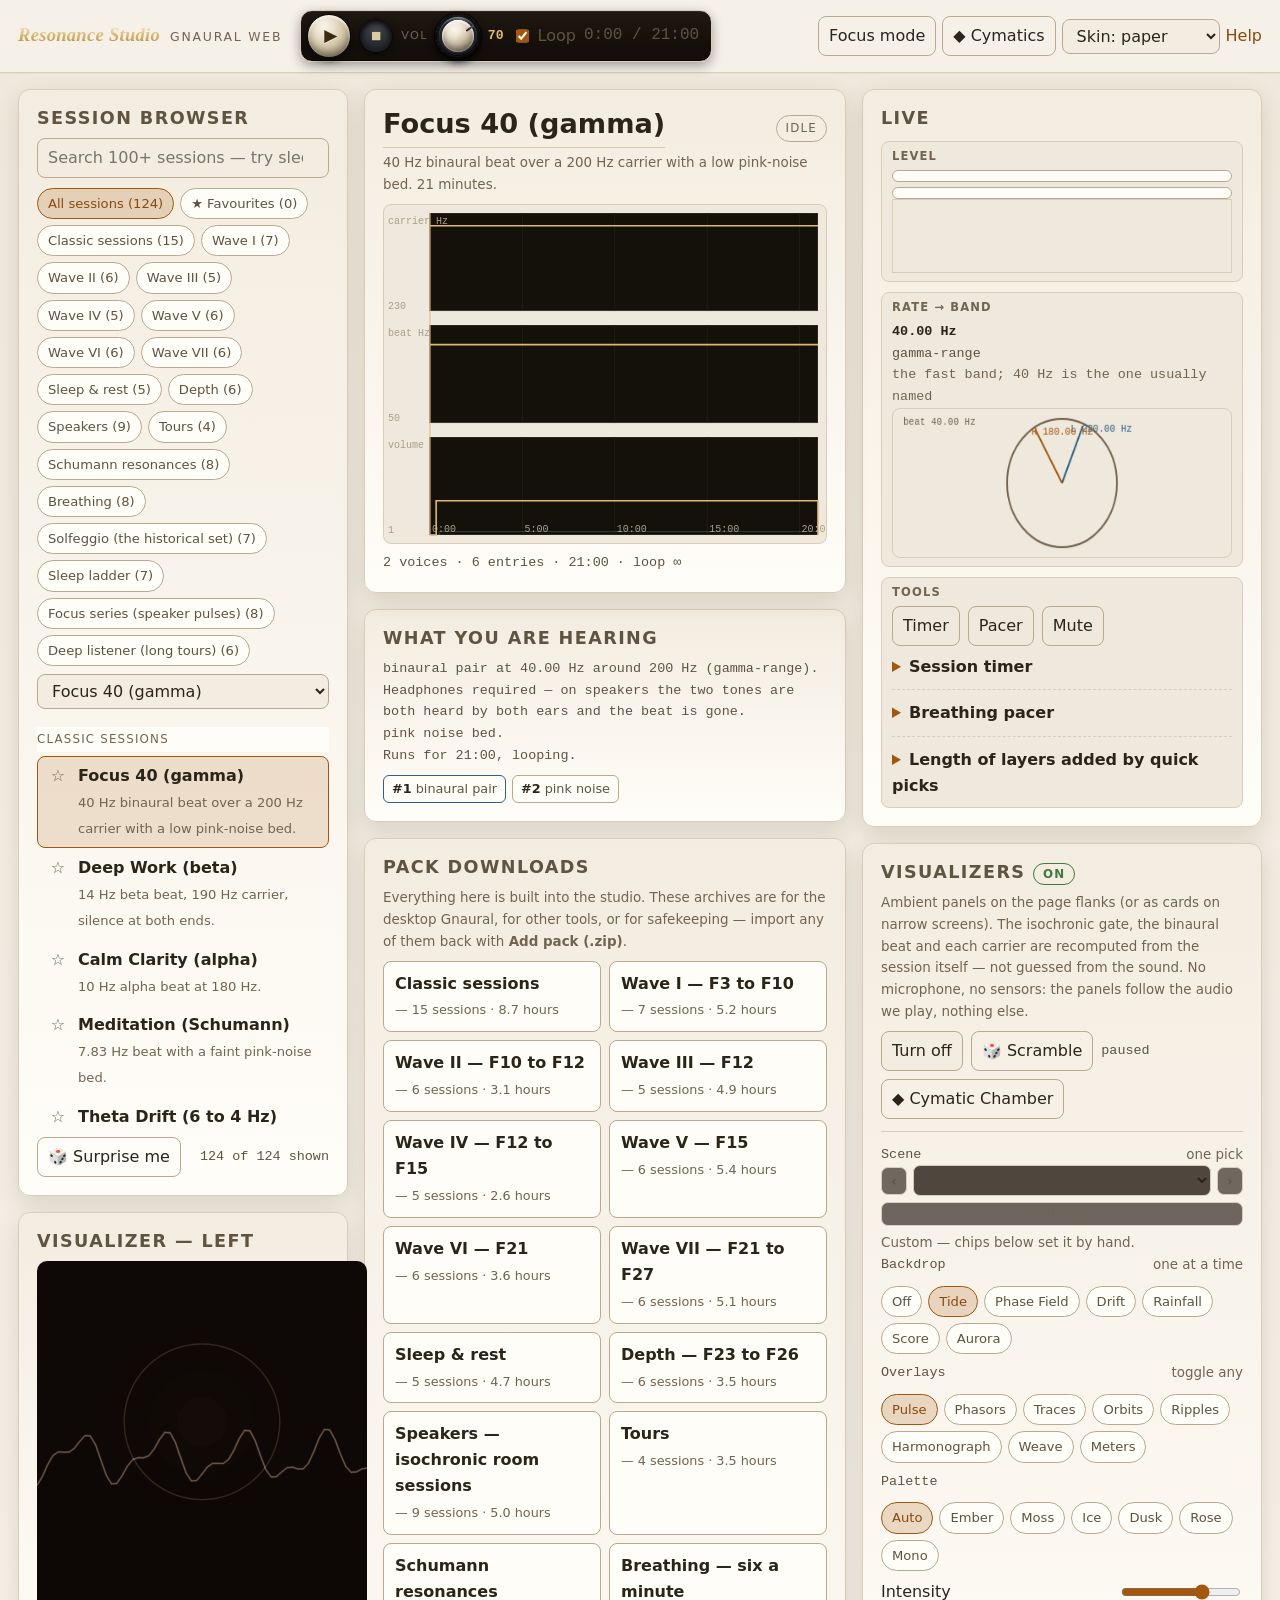
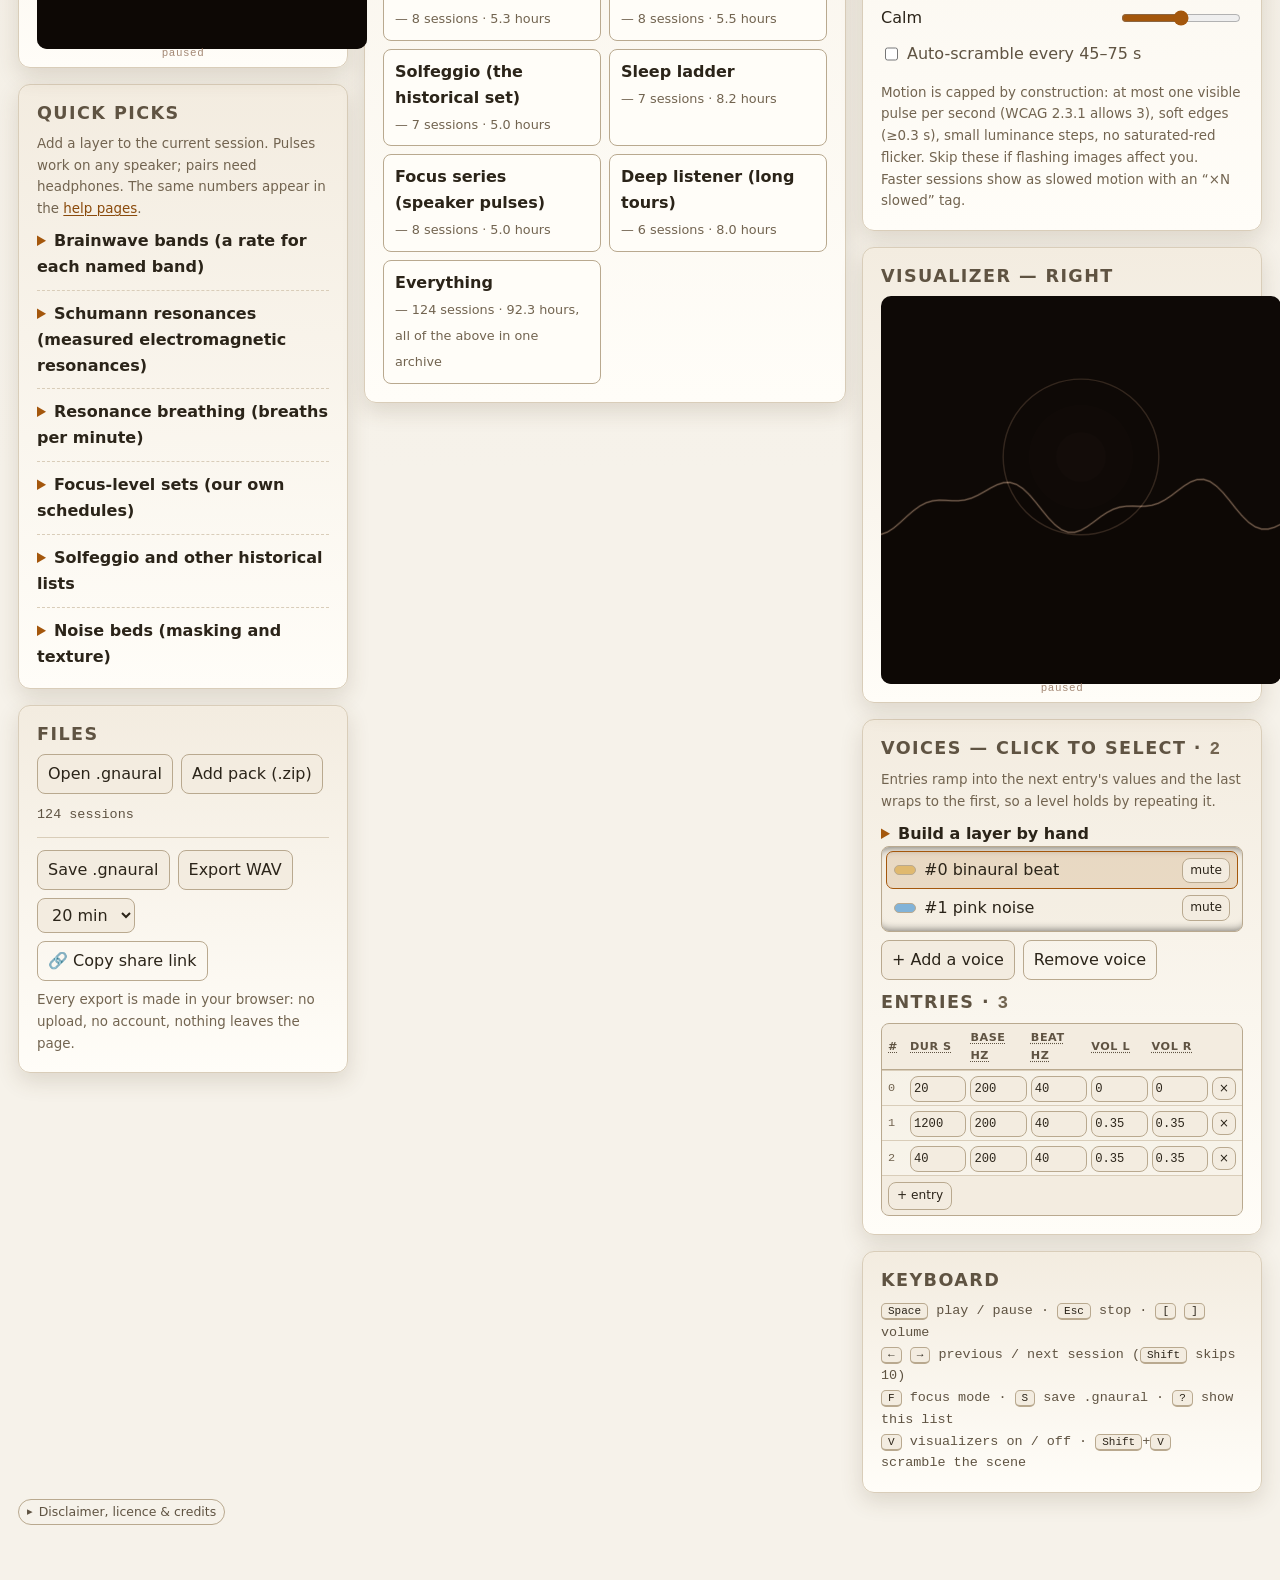
==== commit 69f868b0: "site: in-shell landing redirect and wordmark retarget" ====
--- a/app/src/main/assets/www/app/index.html
+++ b/app/src/main/assets/www/app/index.html
@@ -3,6 +3,16 @@
 <head>
 <meta charset="utf-8">
 <meta name="viewport" content="width=device-width, initial-scale=1">
+<!-- Desktop shell only: the wordmark must not walk out to the marketing page (which redirects
+     back anyway), so it points at this directory. Browsers keep "../" and the landing page. -->
+<script>(function () {
+  if (!window.RS_SHELL) return;
+  var fix = function () {
+    var a = document.querySelector('.brand a[href]');
+    if (a) a.setAttribute('href', './');
+  };
+  if (document.readyState === 'loading') document.addEventListener('DOMContentLoaded', fix); else fix();
+})();</script>
 <title>Resonance Studio — Gnaural Web</title>
 <meta name="description" content="Resonance Studio in the browser: binaural beats, monaural beats, isochronic pulses, noise beds, 100+ ready sessions, a full schedule editor. All on this site.">
 <link rel="canonical" href="https://moddys.net/resonance/app/">
@@ -208,7 +218,8 @@
       the upstream project, the Monroe Institute or any other programme. Upstream presets are not bundled (their
       archive states no licence); the built-in library is original to this site.
       <a href="../credits/">Credits &amp; licence</a> · <a href="../help/evidence.html">Evidence</a> ·
-      <a href="../help/">Help</a> · <a href="NOTICE.txt">NOTICE.txt</a> · <a href="https://moddys.net/">moddys.net</a></p>
+      <a href="../help/">Help</a> · <a href="NOTICE.txt">NOTICE.txt</a> ·
+      <a href="https://moddys.net/resonance/">web version</a> · <a href="https://moddys.net/">moddys.net</a></p>
     </details>
   </footer>
 </div>
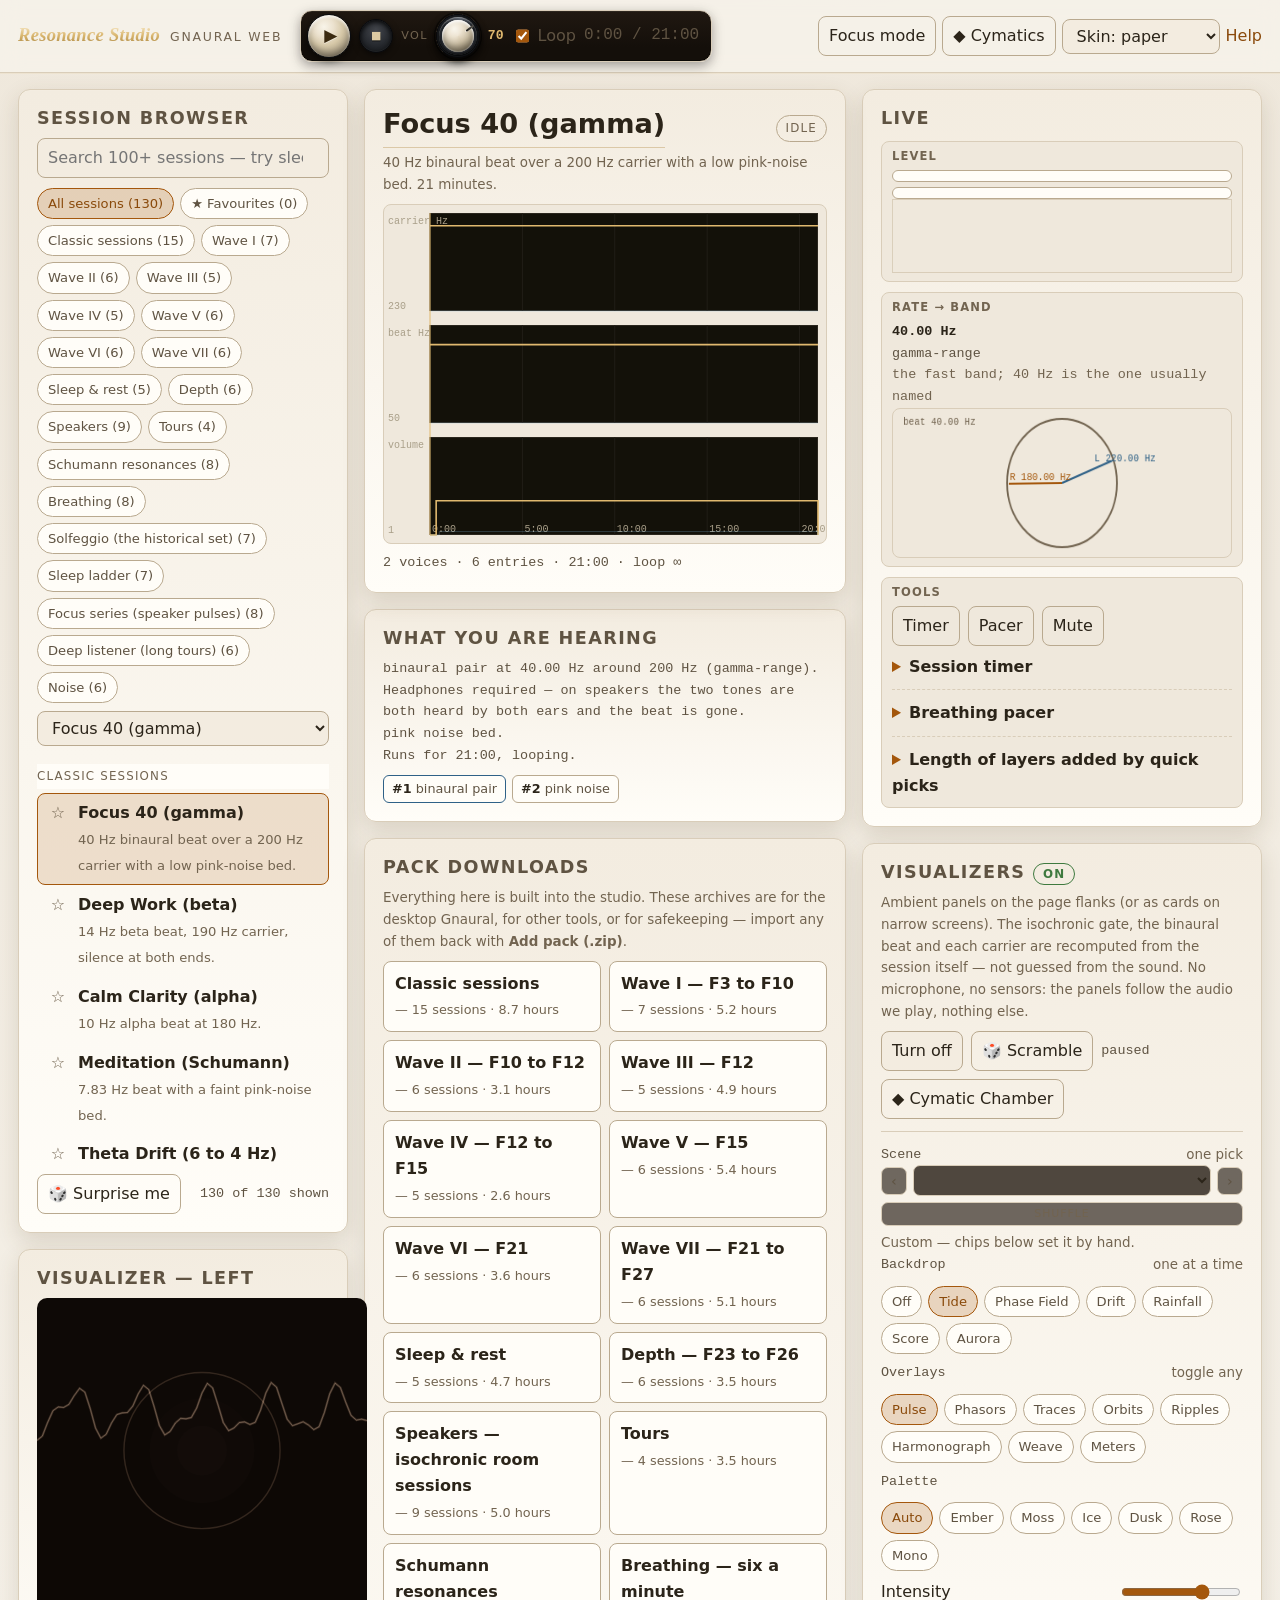
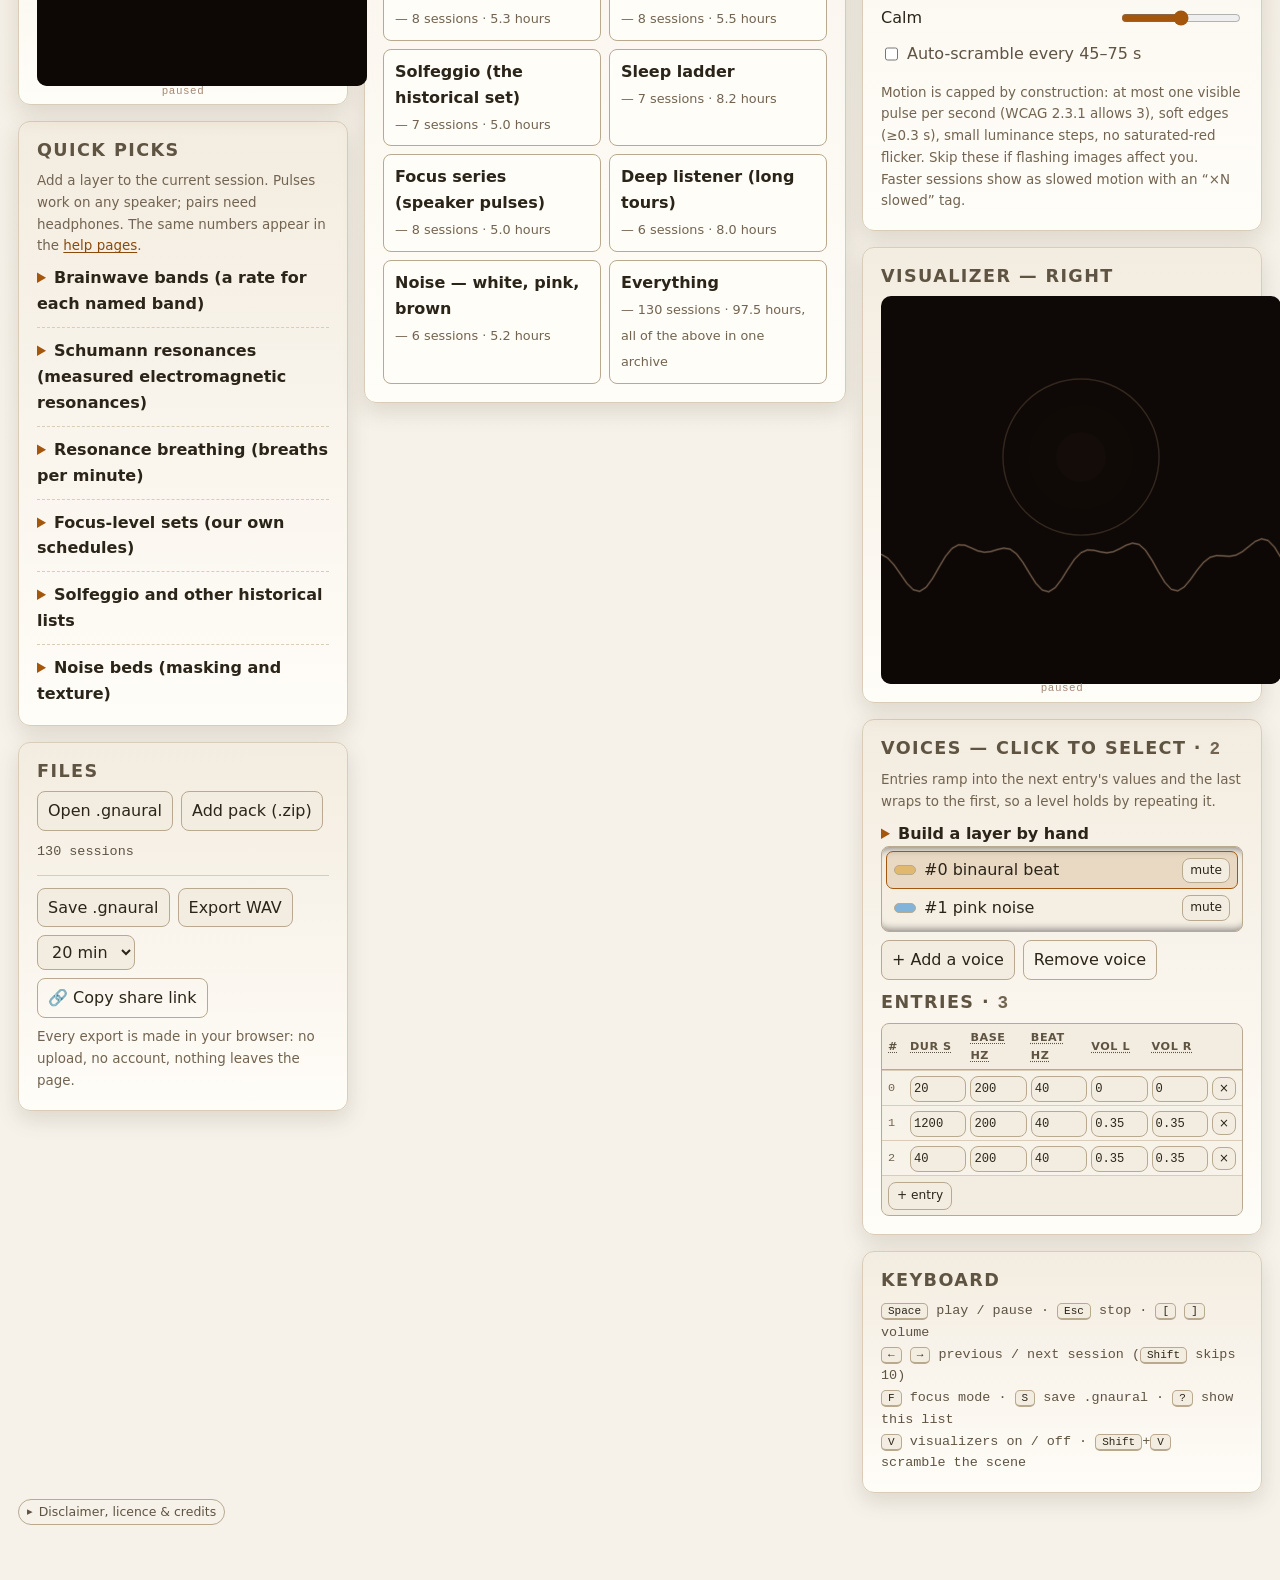
==== commit 8834f3c2: "play flavour, audio focus, WebGL2 renderer skeleton, and noise colours Three lanes, each file-scoped" ====
--- a/app/src/main/assets/www/app/index.html
+++ b/app/src/main/assets/www/app/index.html
@@ -227,15 +227,18 @@
 <div id="toast" class="toast"></div>
 
 <!-- order matters: engine → gnm → presets/packs/rates → pack reader → app → studio panels -->
-<script src="engine.js?v=81p"></script>
+<script src="engine.js?v=81q"></script>
 <script src="gnm.js?v=81p"></script>
 <script src="presets.js?v=81p"></script>
-<script src="packs.js?v=81p"></script>
+<script src="packs.js?v=81q"></script>
 <script src="rates.js?v=81p"></script>
 <script src="pack.js?v=81p"></script>
 <script src="app.js?v=81r"></script>
 <script src="studio.js?v=84a"></script>
 <!-- visualizer system: mounts its own panels + menu card, follows the audio -->
+<!-- WebGL2 field renderer: capability + shader only, inert until a caller invokes
+     window.__rsGL.init(canvas); wiring into the live visualiser is a later step. -->
+<script src="vizgl.js?v=1a"></script>
 <script src="vizmath.js?v=82v"></script>
 <script src="vizpal.js?v=82v"></script>
 <script src="vizmodes.js?v=82x"></script>
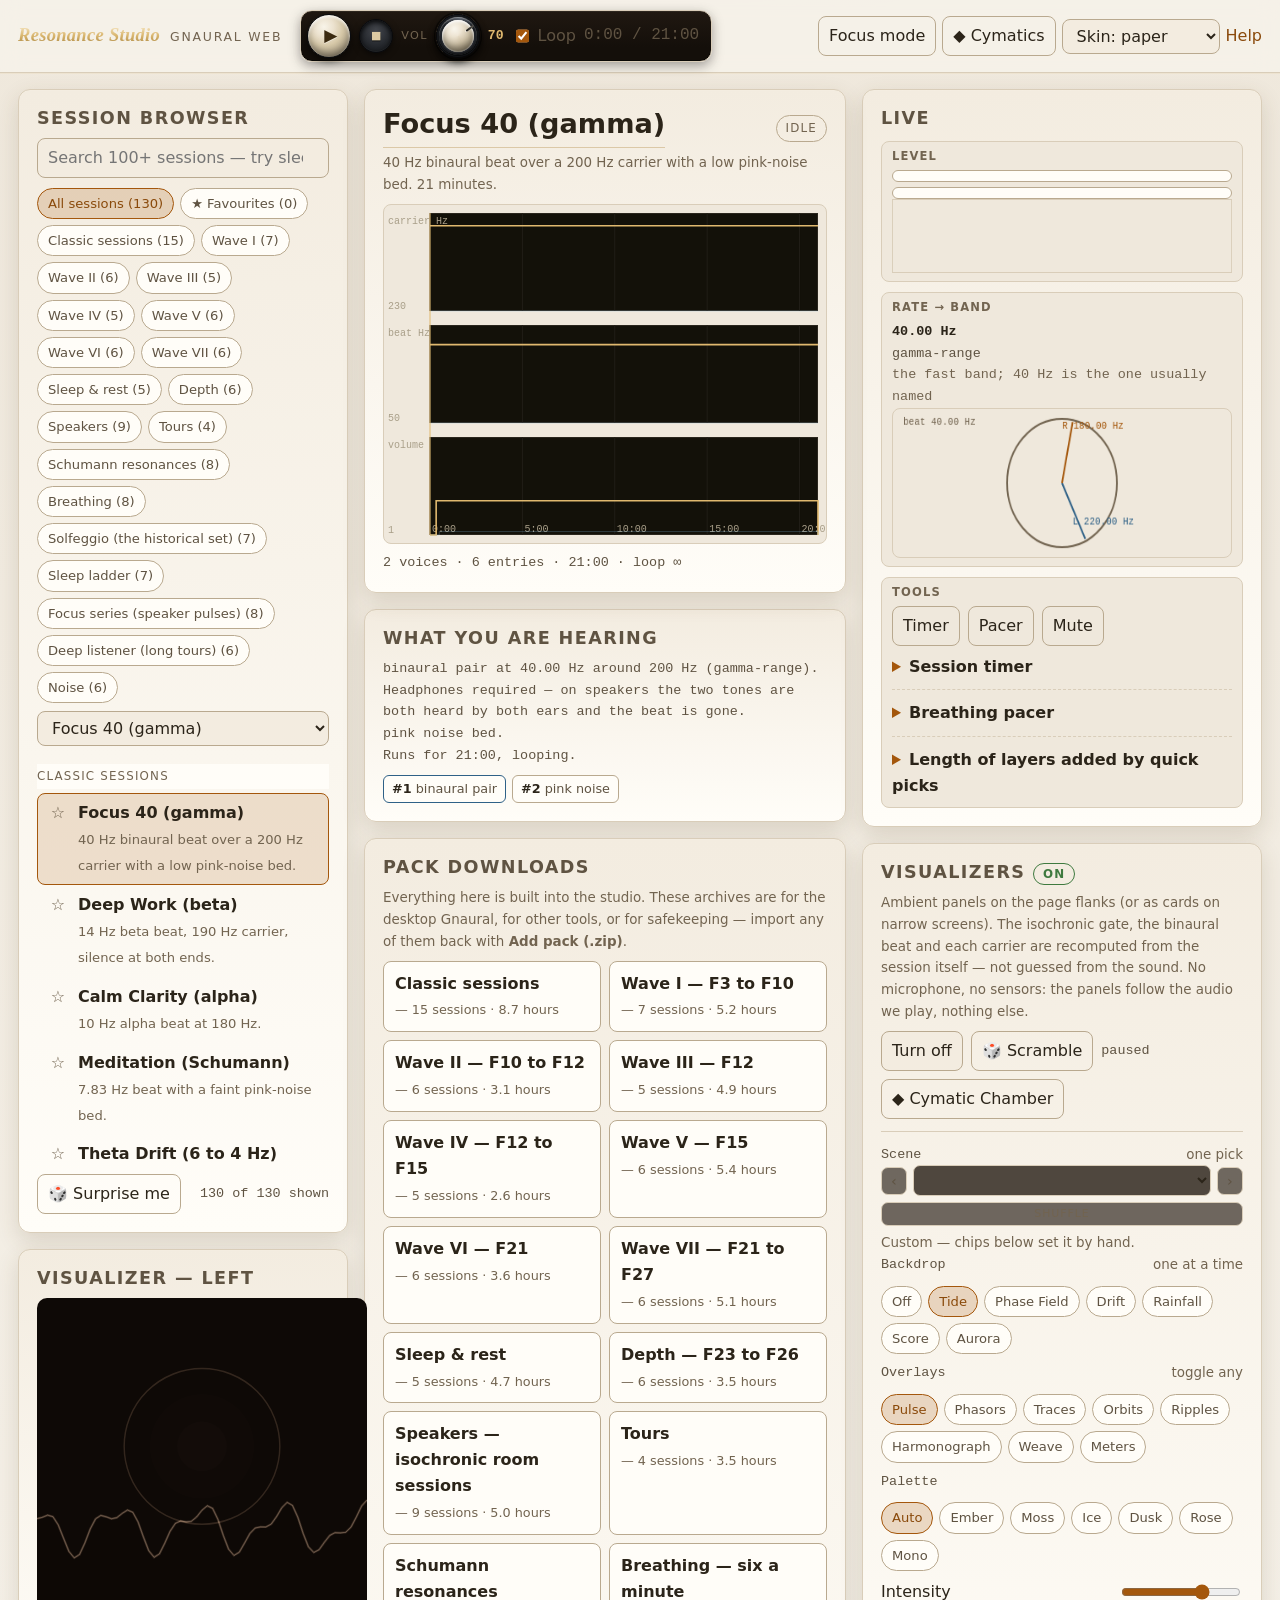
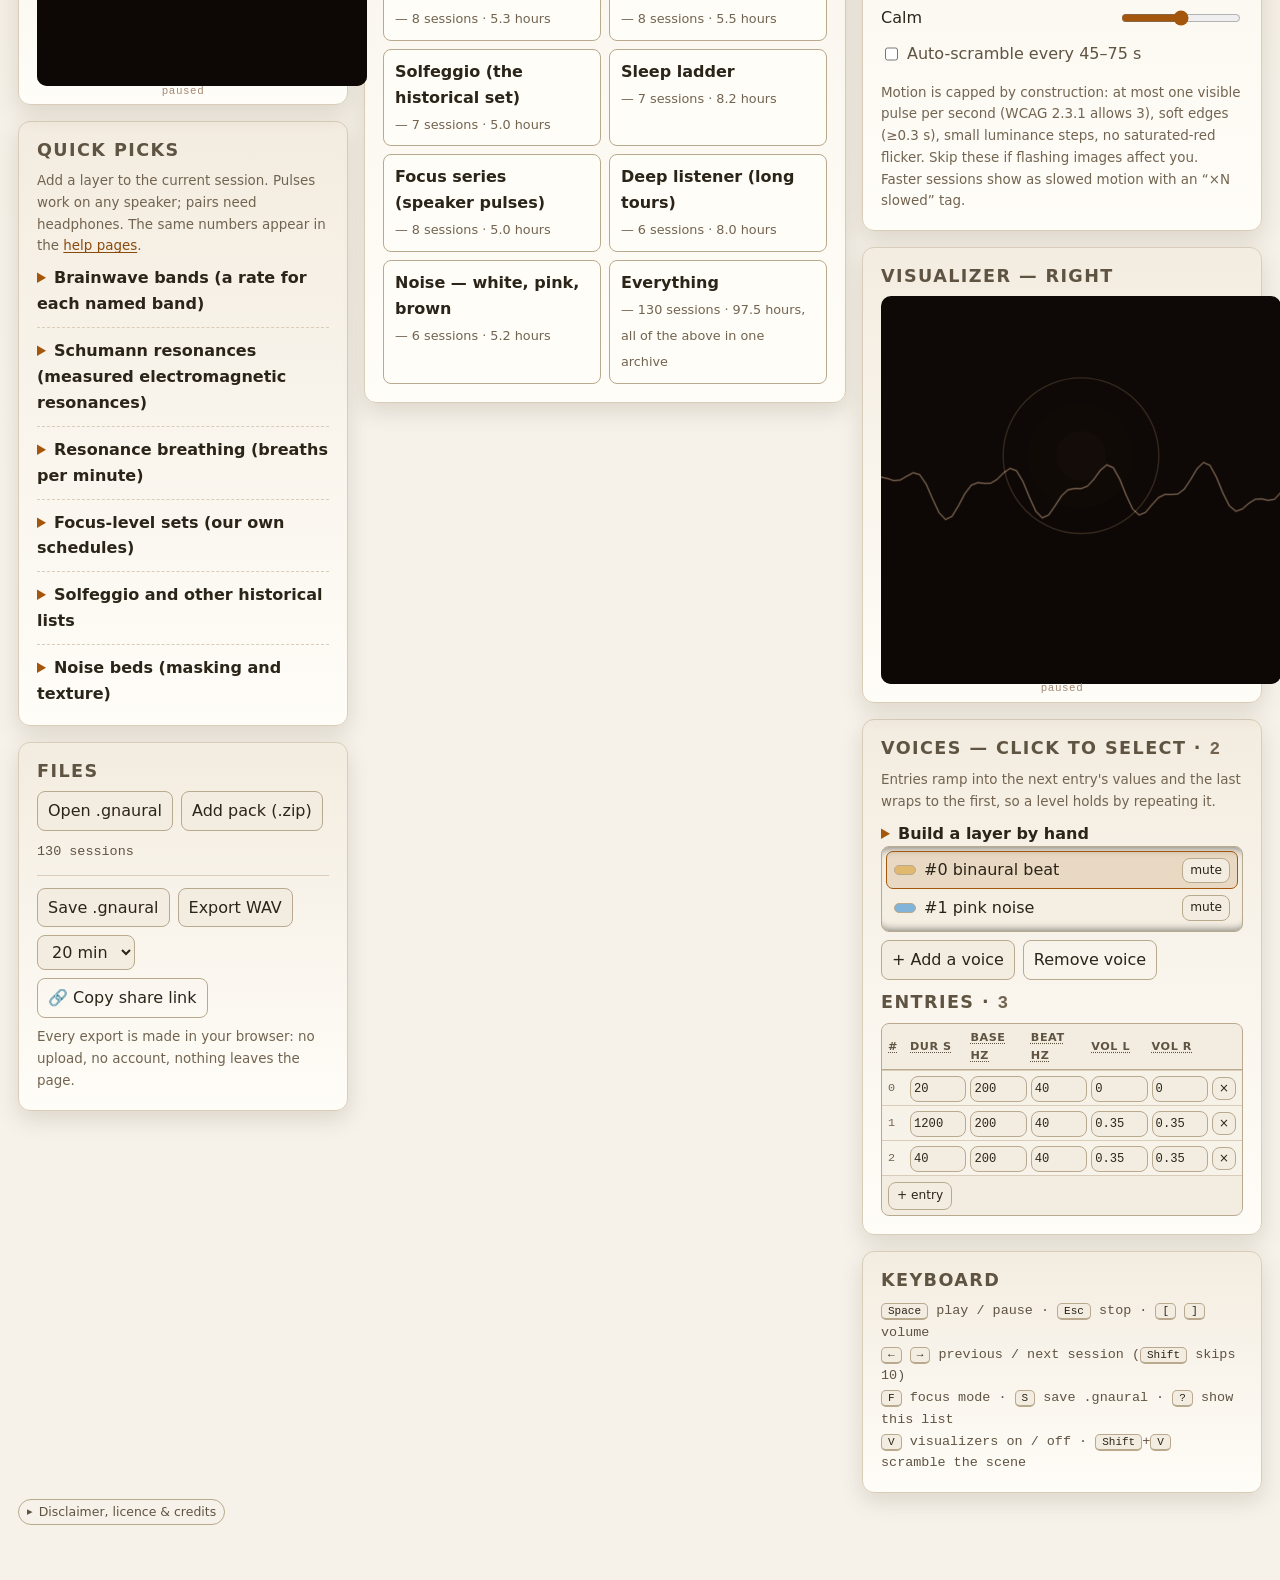
==== commit 05264476: "vizgl: opt-in GPU field in the chamber; play: full submission pack vizgl (vizgl.js, cym.js, cymrende" ====
--- a/app/src/main/assets/www/app/index.html
+++ b/app/src/main/assets/www/app/index.html
@@ -236,9 +236,10 @@
 <script src="app.js?v=81r"></script>
 <script src="studio.js?v=84a"></script>
 <!-- visualizer system: mounts its own panels + menu card, follows the audio -->
-<!-- WebGL2 field renderer: capability + shader only, inert until a caller invokes
-     window.__rsGL.init(canvas); wiring into the live visualiser is a later step. -->
-<script src="vizgl.js?v=1a"></script>
+<!-- WebGL2 cymatic field renderer: capability + shader. Inert until a caller invokes
+     window.__rsGL.init(canvas); the cymatic chamber (cym.js) is that caller when its
+     "GPU field (WebGL2)" switch is on, and always keeps its canvas path as the fallback. -->
+<script src="vizgl.js?v=1b"></script>
 <script src="vizmath.js?v=82v"></script>
 <script src="vizpal.js?v=82v"></script>
 <script src="vizmodes.js?v=82x"></script>
@@ -247,8 +248,8 @@
 <!-- the dedicated cymatic chamber: physics -> field -> renderer -> UI -->
 <script src="cymatics.js?v=1b"></script>
 <script src="cymfield.js?v=1d"></script>
-<script src="cymrender.js?v=1d"></script>
+<script src="cymrender.js?v=1e"></script>
 <script src="cympresets.js?v=1b"></script>
-<script src="cym.js?v=1d"></script>
+<script src="cym.js?v=1e"></script>
 </body>
 </html>
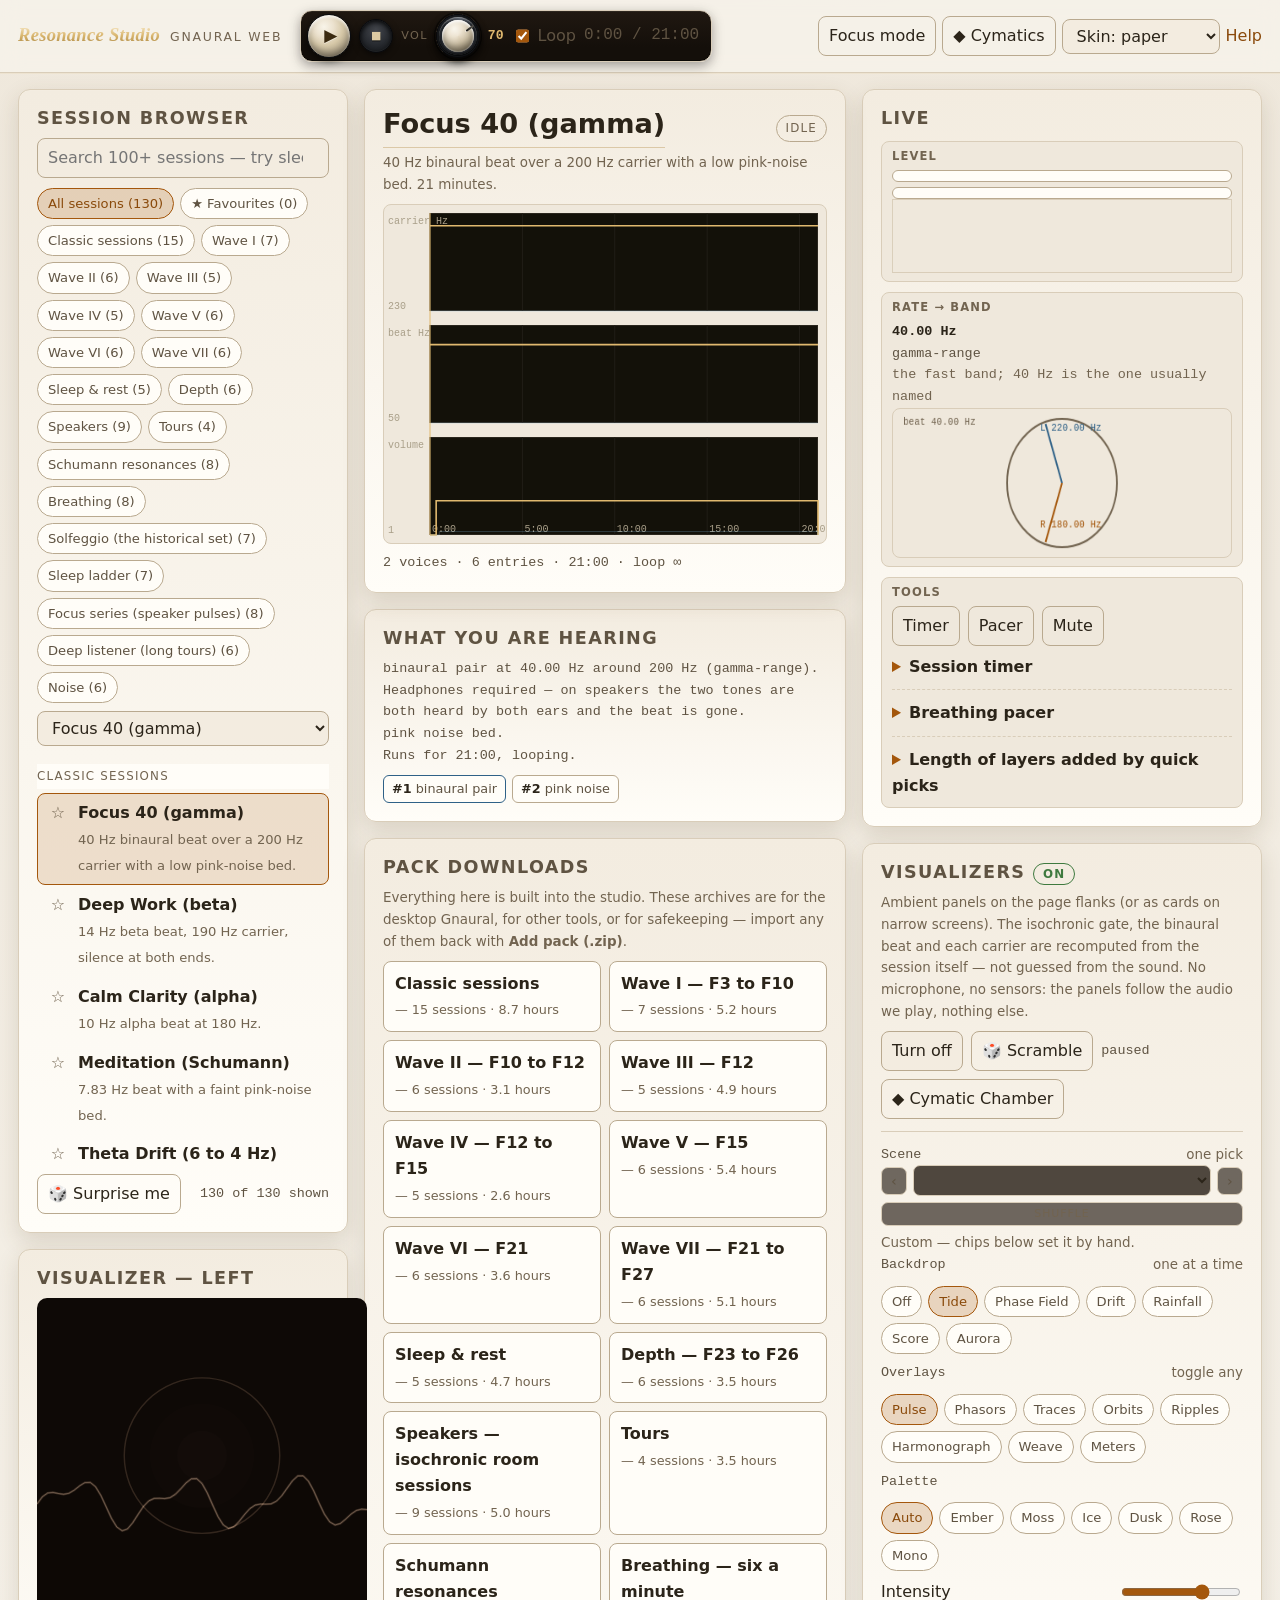
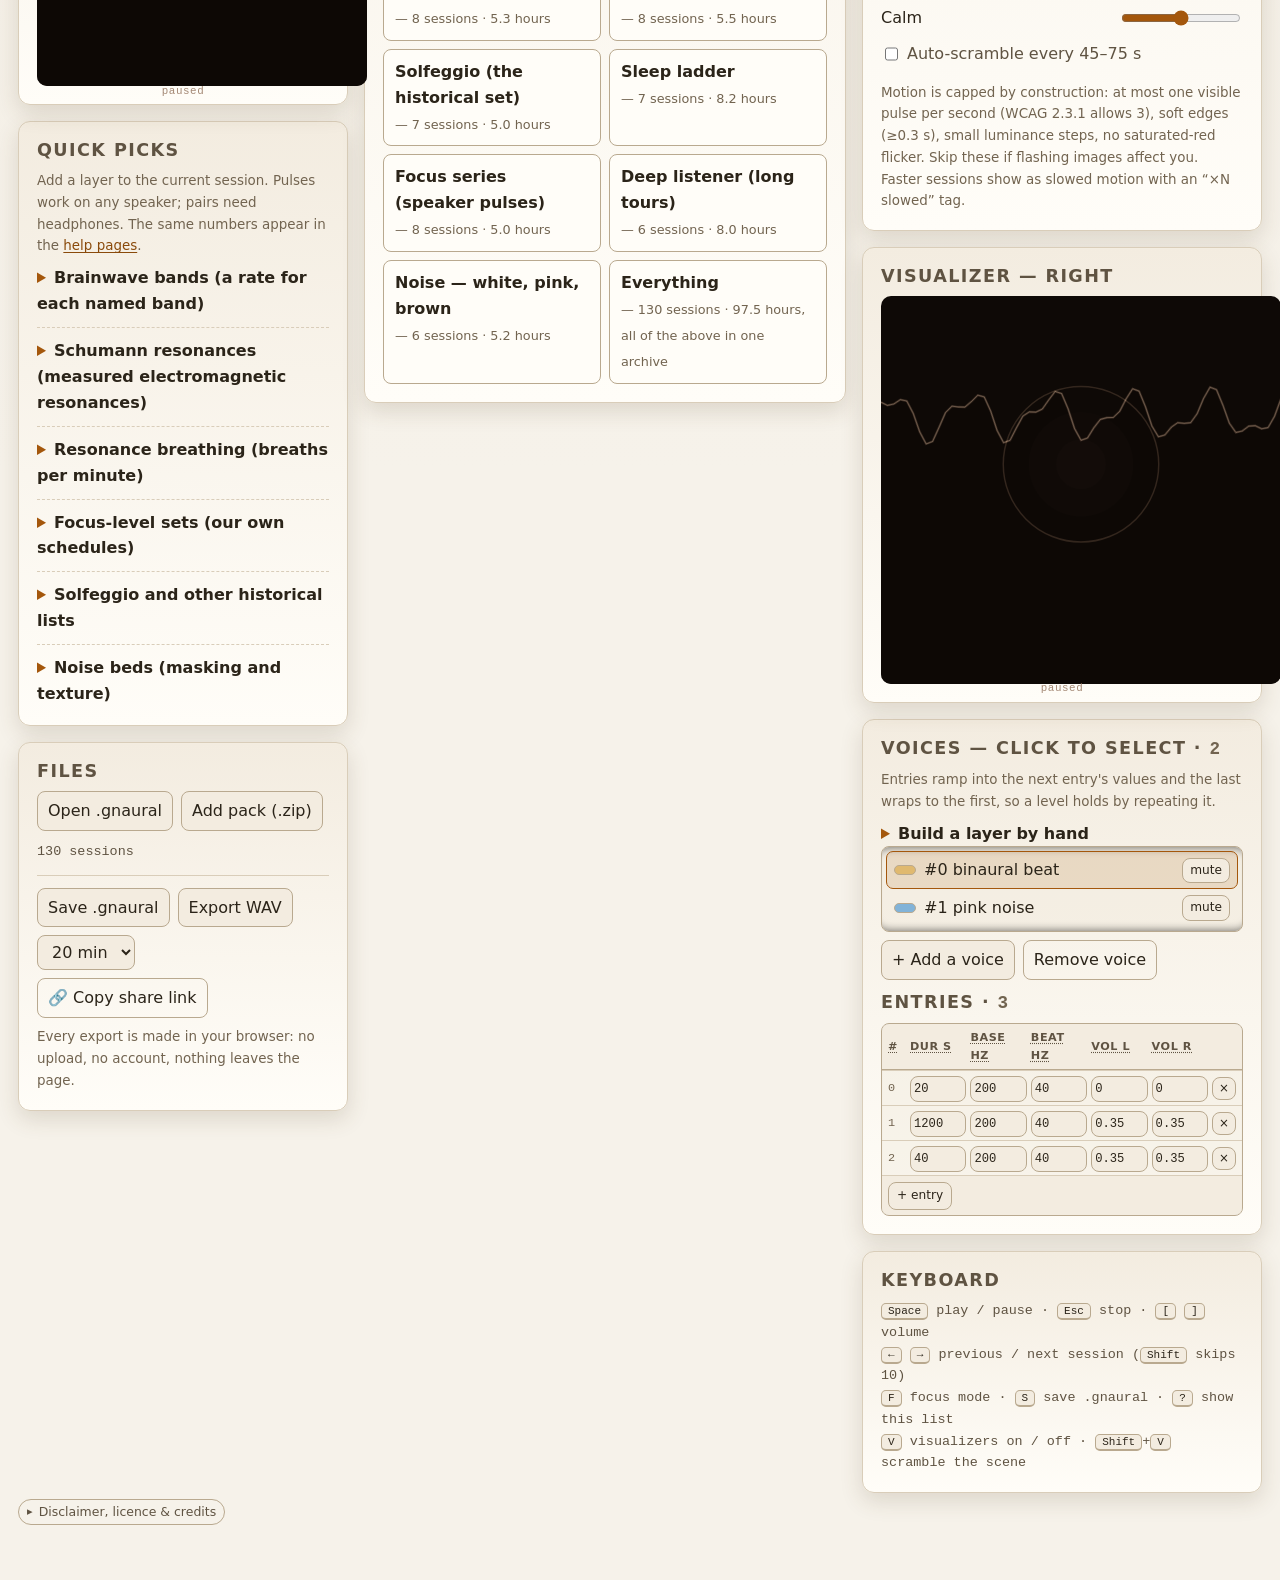
==== commit 61f93889: "chamber: two-finger pinch to zoom (the touch equivalent of the wheel) The chamber only ever zoomed o" ====
--- a/app/src/main/assets/www/app/index.html
+++ b/app/src/main/assets/www/app/index.html
@@ -250,6 +250,6 @@
 <script src="cymfield.js?v=1d"></script>
 <script src="cymrender.js?v=1e"></script>
 <script src="cympresets.js?v=1b"></script>
-<script src="cym.js?v=1e"></script>
+<script src="cym.js?v=1f"></script>
 </body>
 </html>
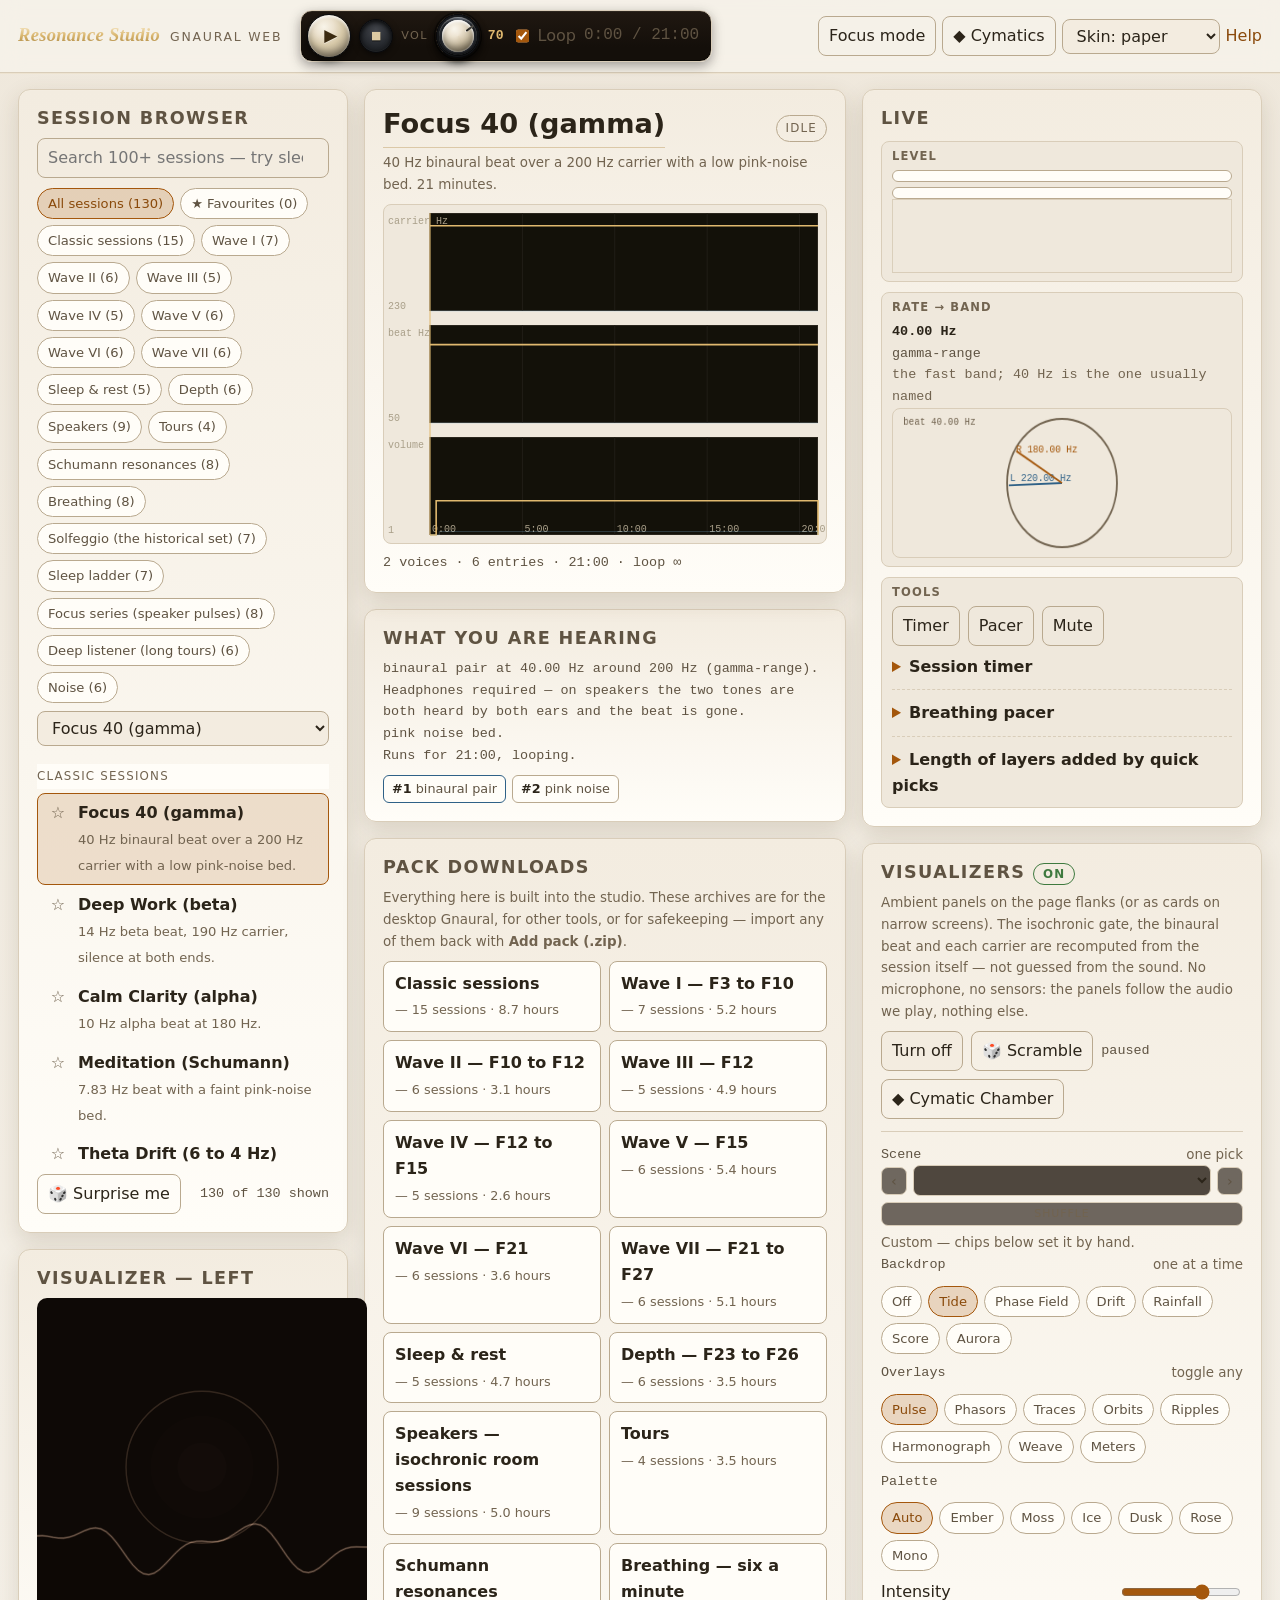
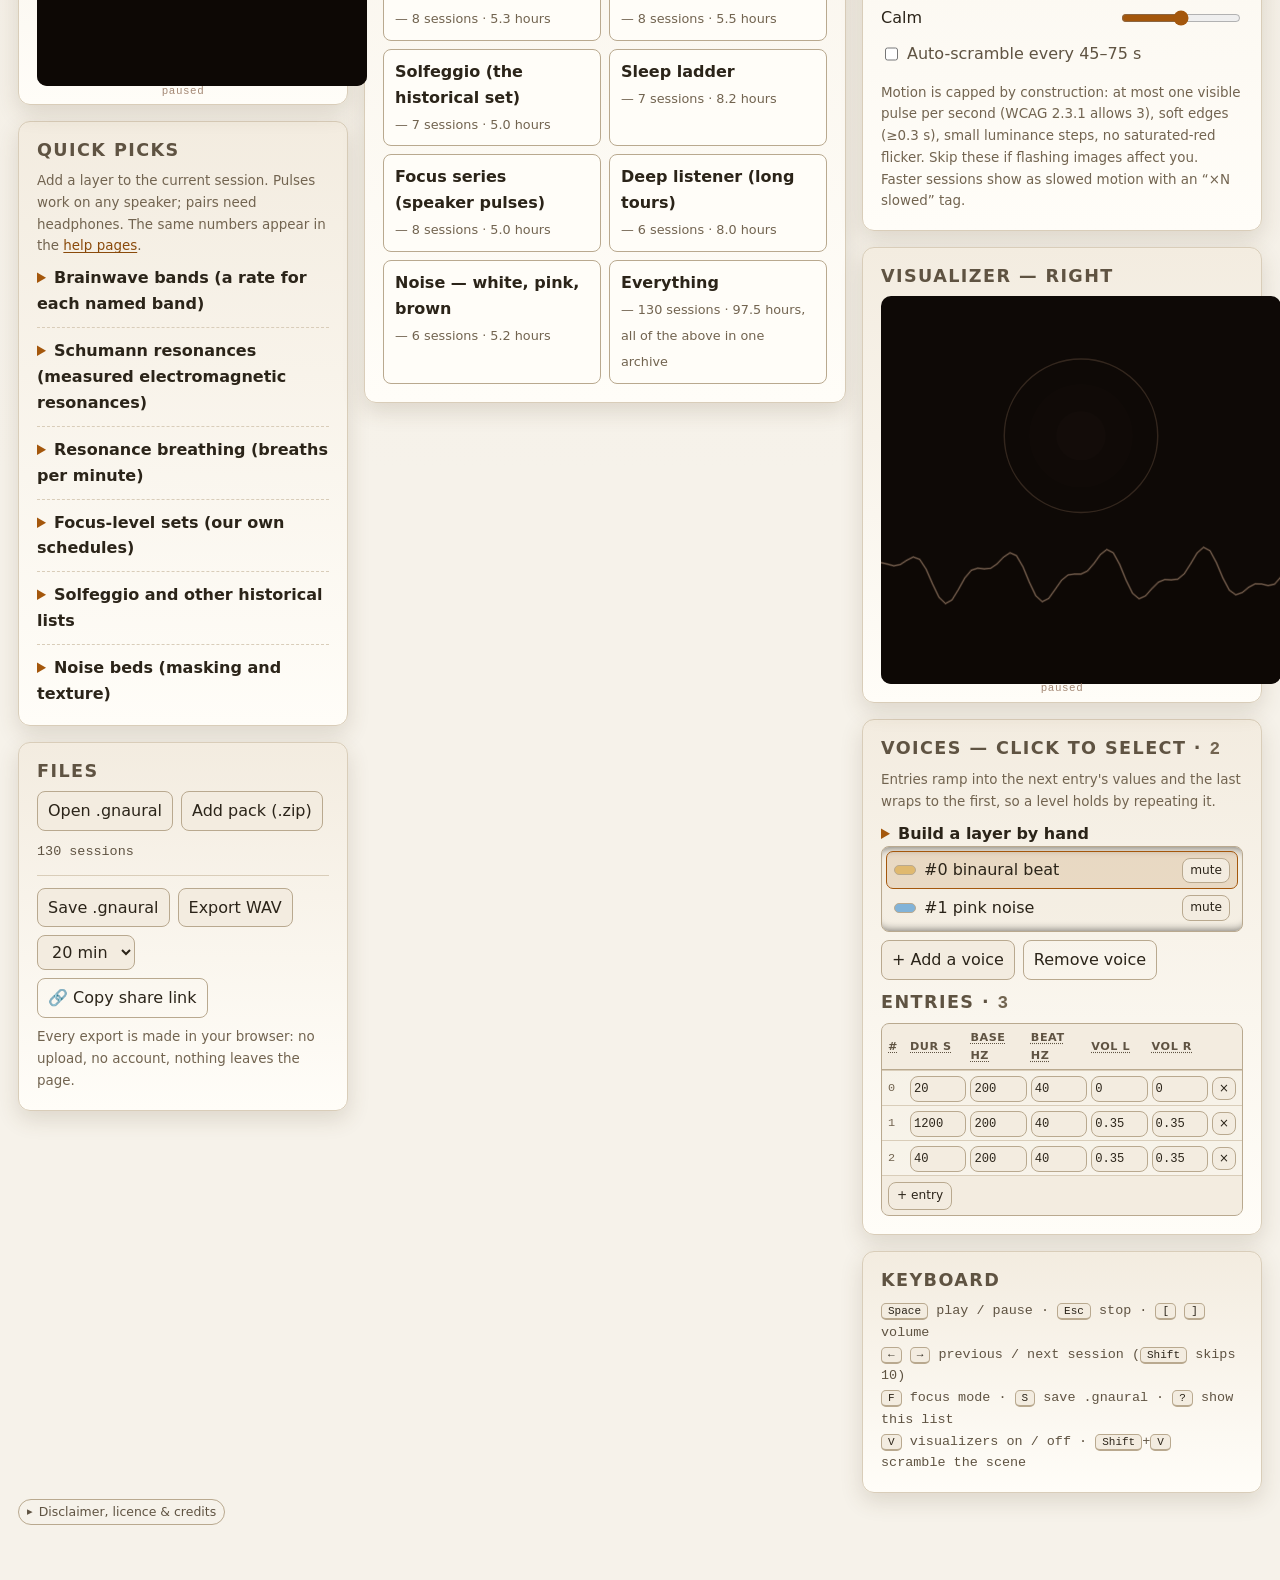
==== commit 4d00bffe: "focus view: eight scenes, card picker, static nav — and panels paint only when on screen The focus v" ====
--- a/app/src/main/assets/www/app/index.html
+++ b/app/src/main/assets/www/app/index.html
@@ -243,6 +243,7 @@
 <script src="vizmath.js?v=82v"></script>
 <script src="vizpal.js?v=82v"></script>
 <script src="vizmodes.js?v=82x"></script>
+<script src="vizscenes.js?v=1a"></script>
 <script src="vizpresets.js?v=1a"></script>
 <script src="viz.js?v=83b"></script>
 <!-- the dedicated cymatic chamber: physics -> field -> renderer -> UI -->
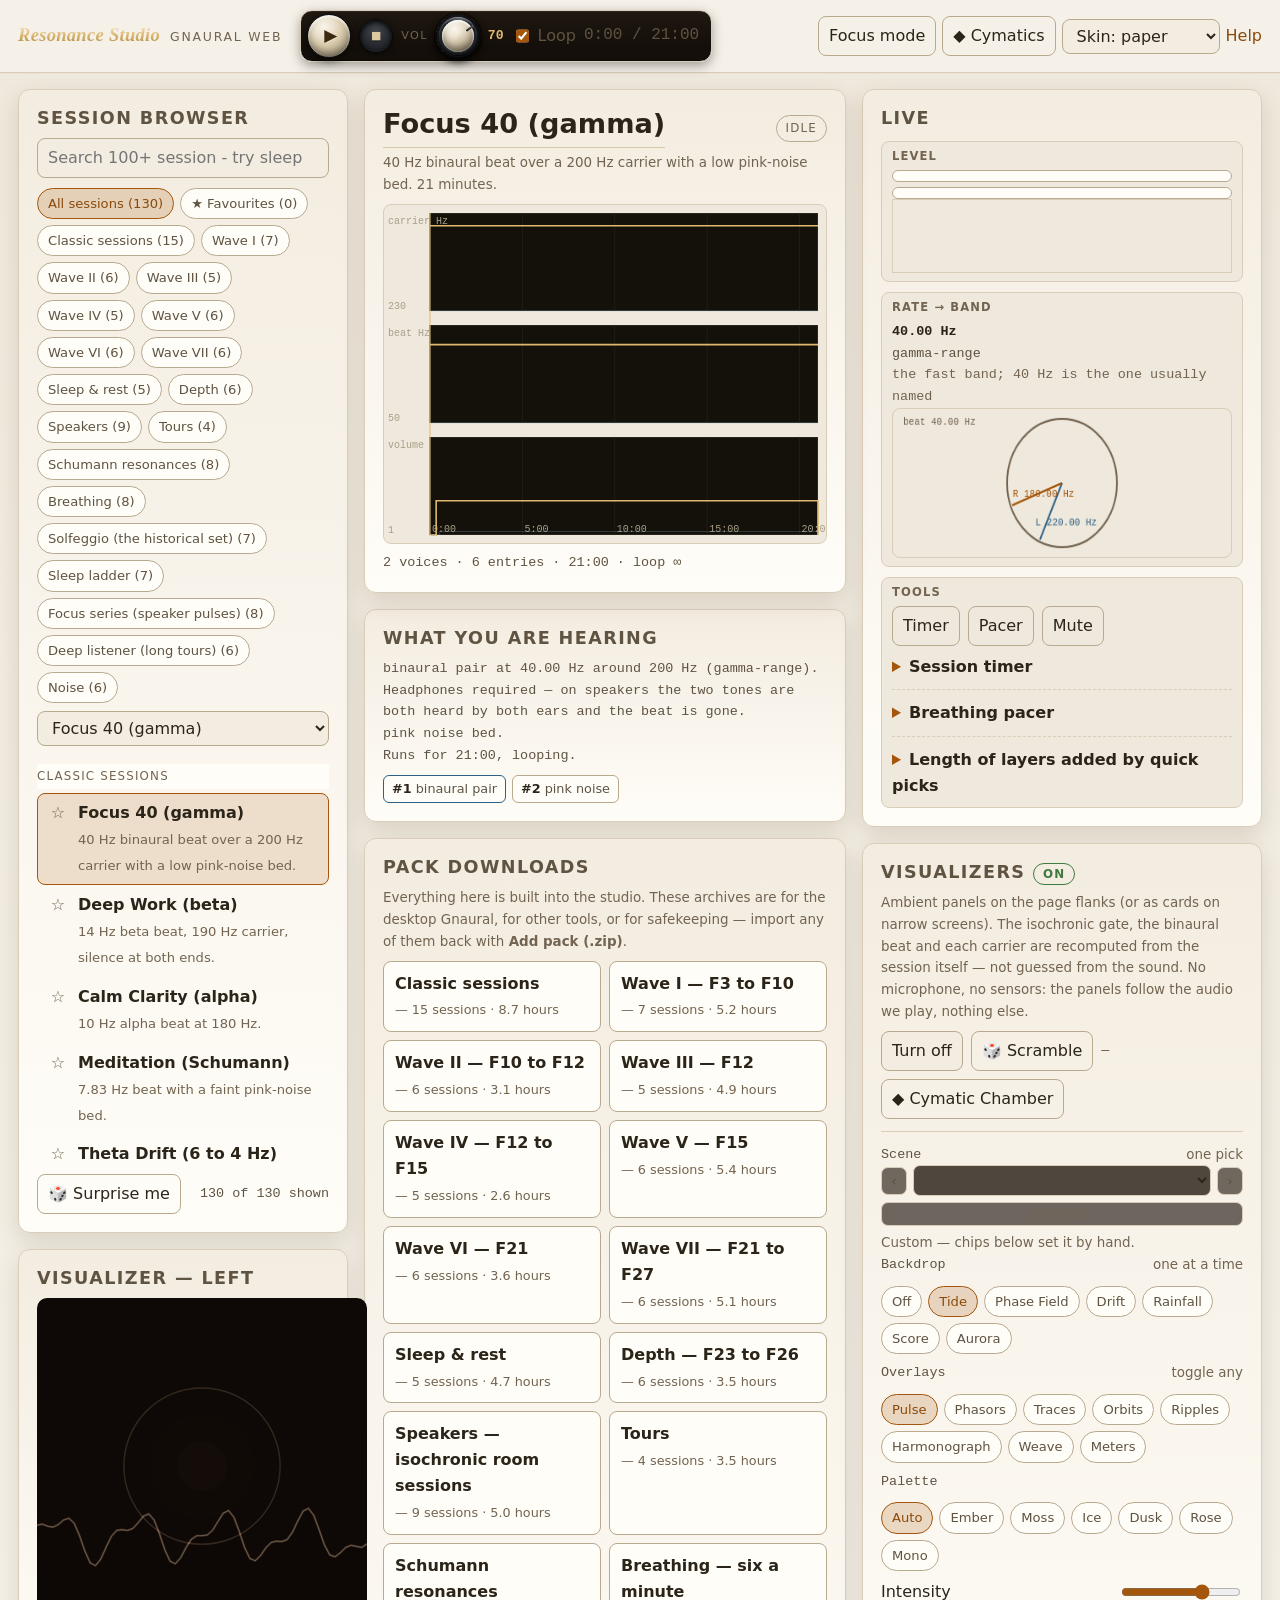
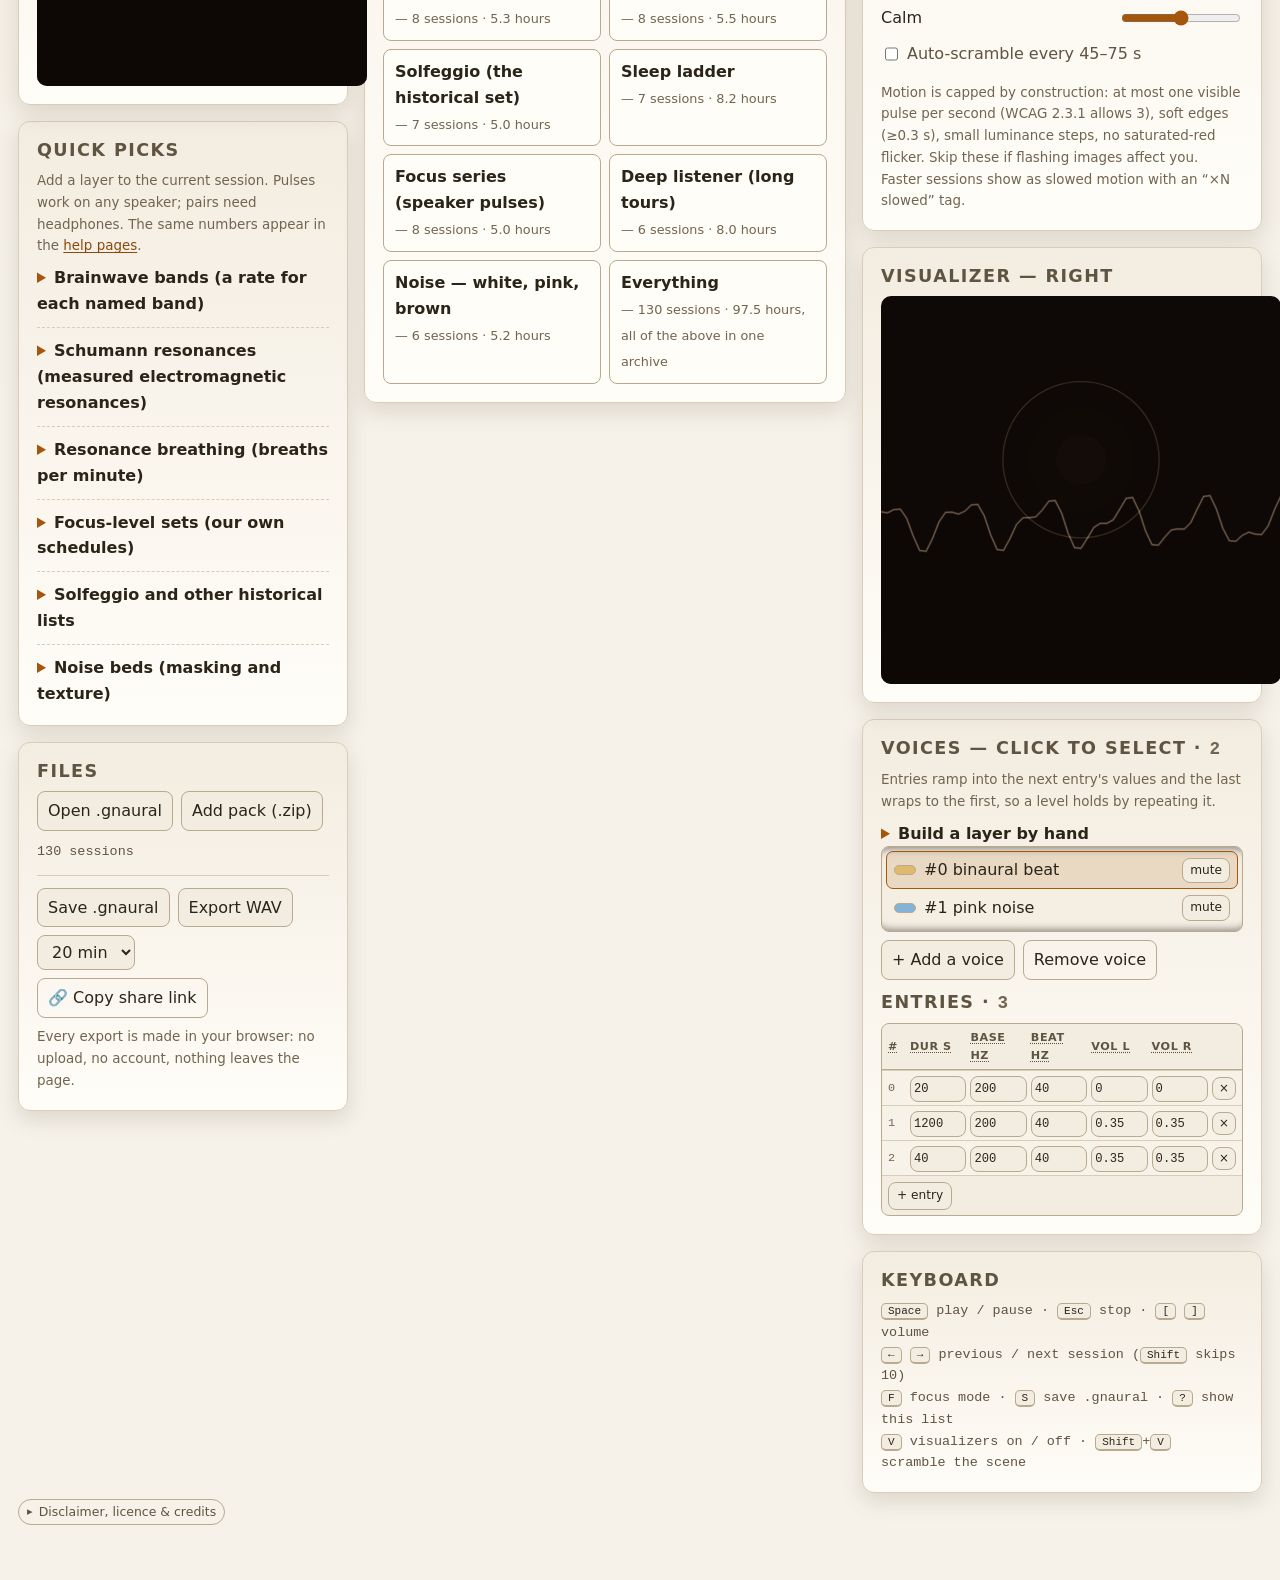
==== commit a940d2bb: "sessions/settings copy: one placeholder, packs get their own card - the search bar says 'Search 100+" ====
--- a/app/src/main/assets/www/app/index.html
+++ b/app/src/main/assets/www/app/index.html
@@ -69,7 +69,7 @@
     <div class="col left">
       <section class="card">
         <h3>Session browser</h3>
-        <input id="search" type="search" placeholder="Search 100+ sessions — try sleep, focus, speaker, 7.83…" aria-label="search sessions">
+        <input id="search" type="search" placeholder="Search 100+ session - try sleep !" aria-label="search sessions">
         <div class="chips" id="filters" role="group" aria-label="filters"></div>
         <div class="presetsel">
           <select id="presets" aria-label="preset"></select>
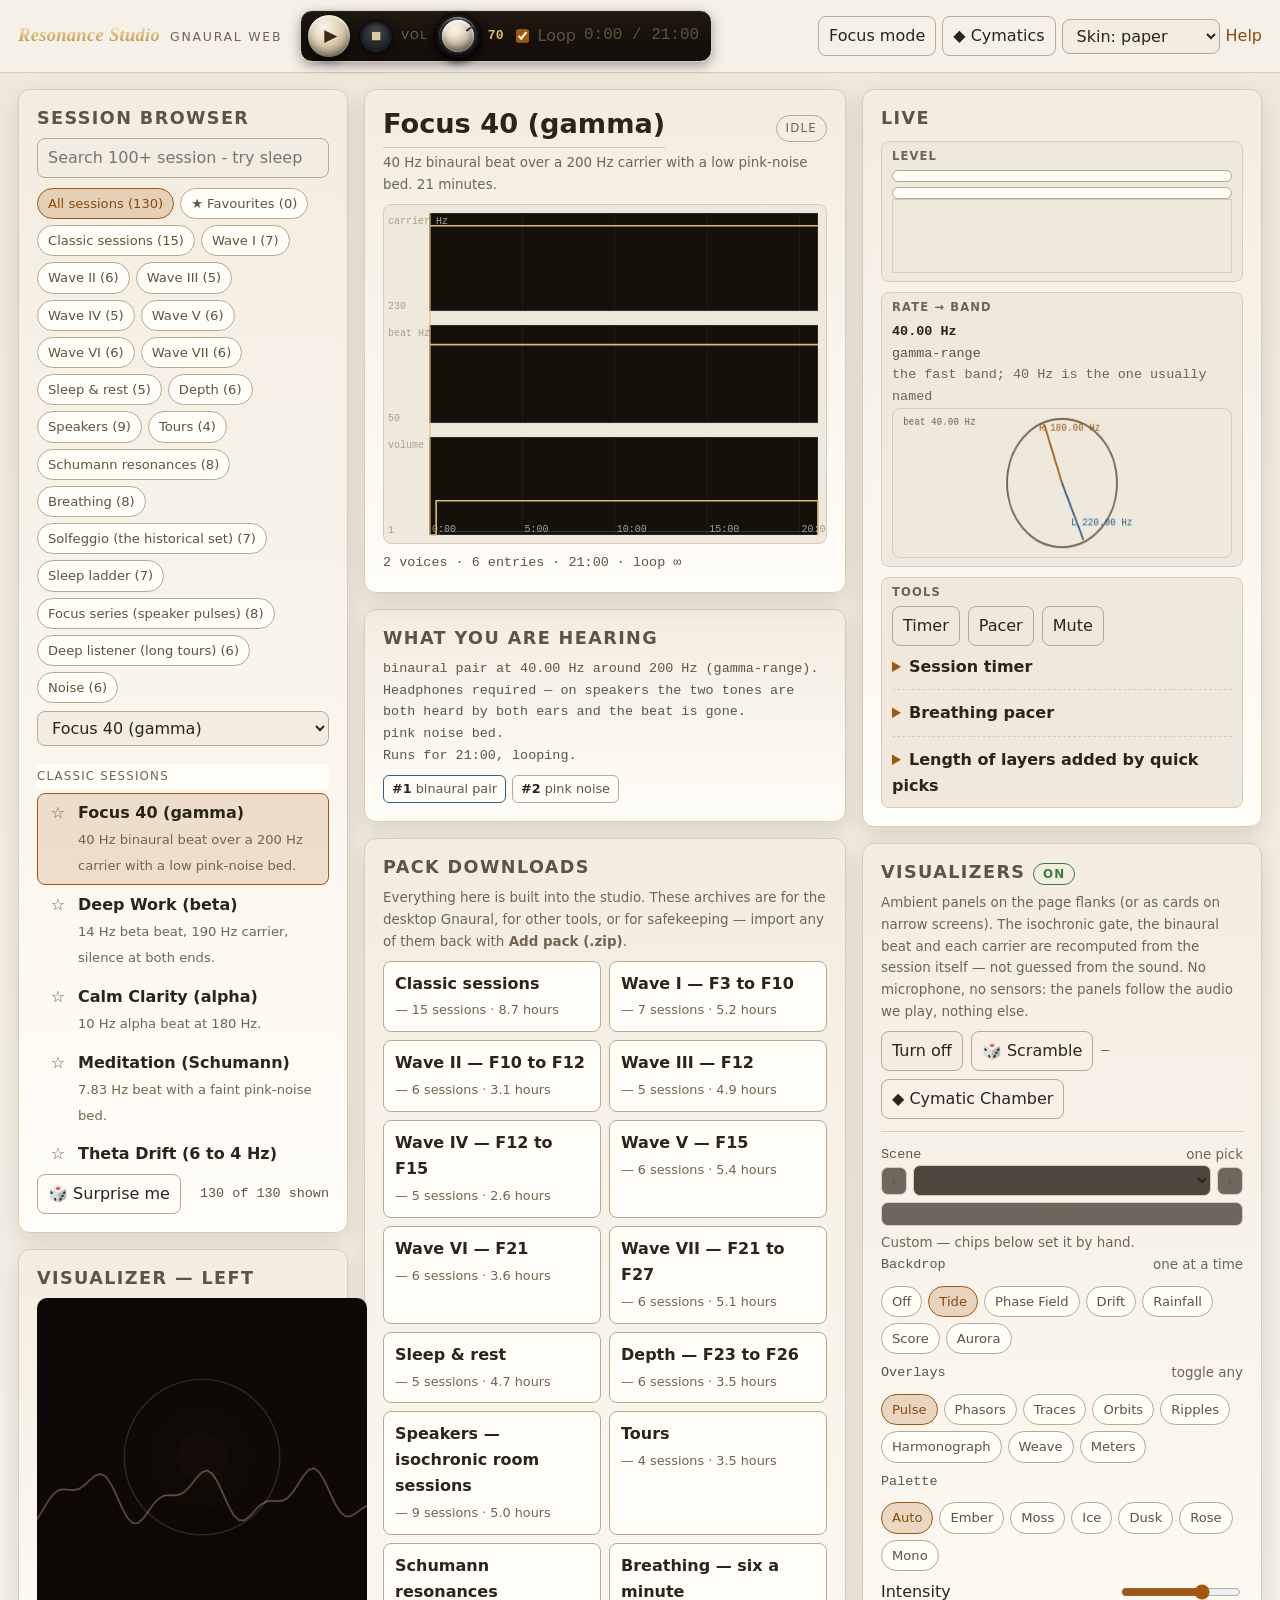
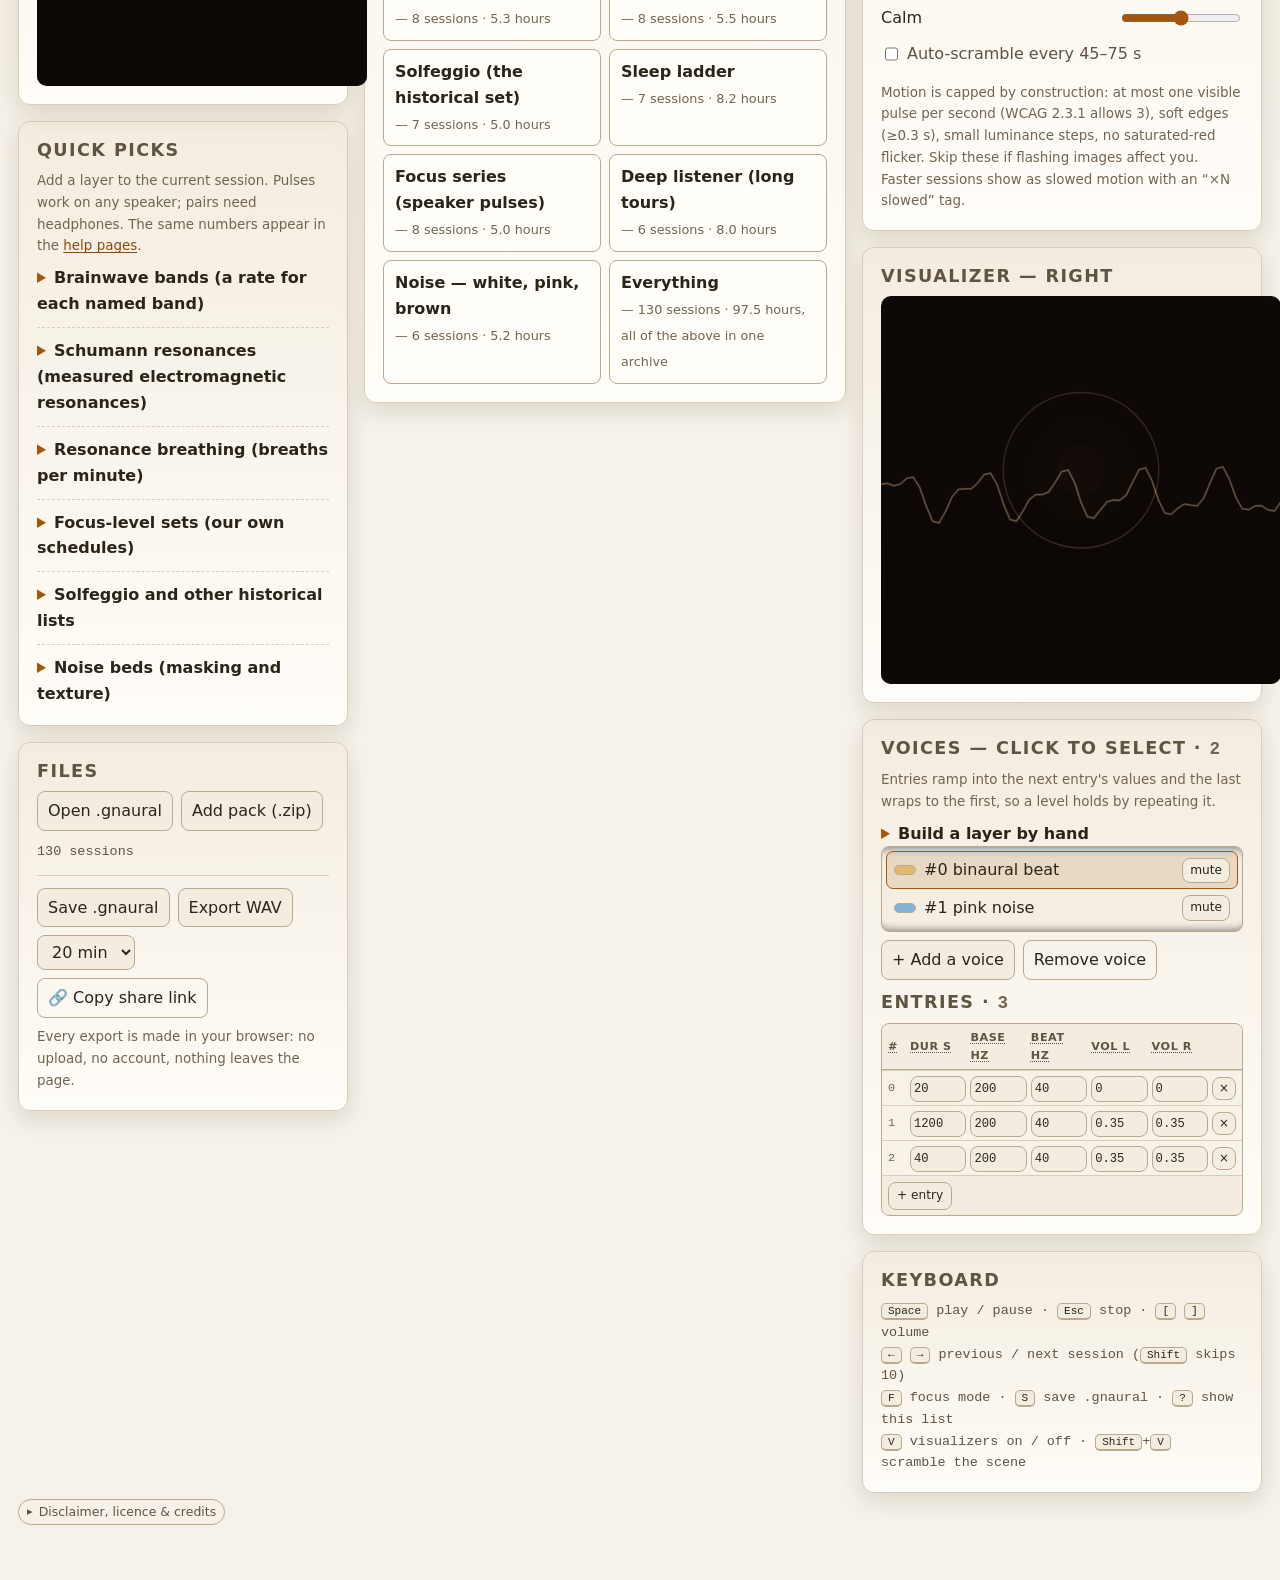
==== commit 21a53620: "boot: hide the page until the shell is built (kills the flash of the desktop layout)" ====
--- a/app/src/main/assets/www/app/index.html
+++ b/app/src/main/assets/www/app/index.html
@@ -3,6 +3,19 @@
 <head>
 <meta charset="utf-8">
 <meta name="viewport" content="width=device-width, initial-scale=1">
+<!-- Installed app only. The shell is injected at onPageFinished, so without this the page's own
+     desktop layout paints for a frame or two first - a visible flash of the old interface. The
+     shell removes rs-boot once the phone UI is built; the timer is the escape hatch if it never
+     runs. Inert on the website (no ResonanceJs). -->
+<script>(function () {
+  if (!window.ResonanceJs) return;
+  var d = document.documentElement;
+  d.className += " rs-boot";
+  setTimeout(function () {
+    if (!window.__rs) d.className = d.className.replace(/\s*rs-boot\b/, "");
+  }, 4000);
+})();</script>
+<style>html.rs-boot{background:#0F0C0A}html.rs-boot body{visibility:hidden}</style>
 <!-- Desktop shell only: the wordmark must not walk out to the marketing page (which redirects
      back anyway), so it points at this directory. Browsers keep "../" and the landing page. -->
 <script>(function () {
